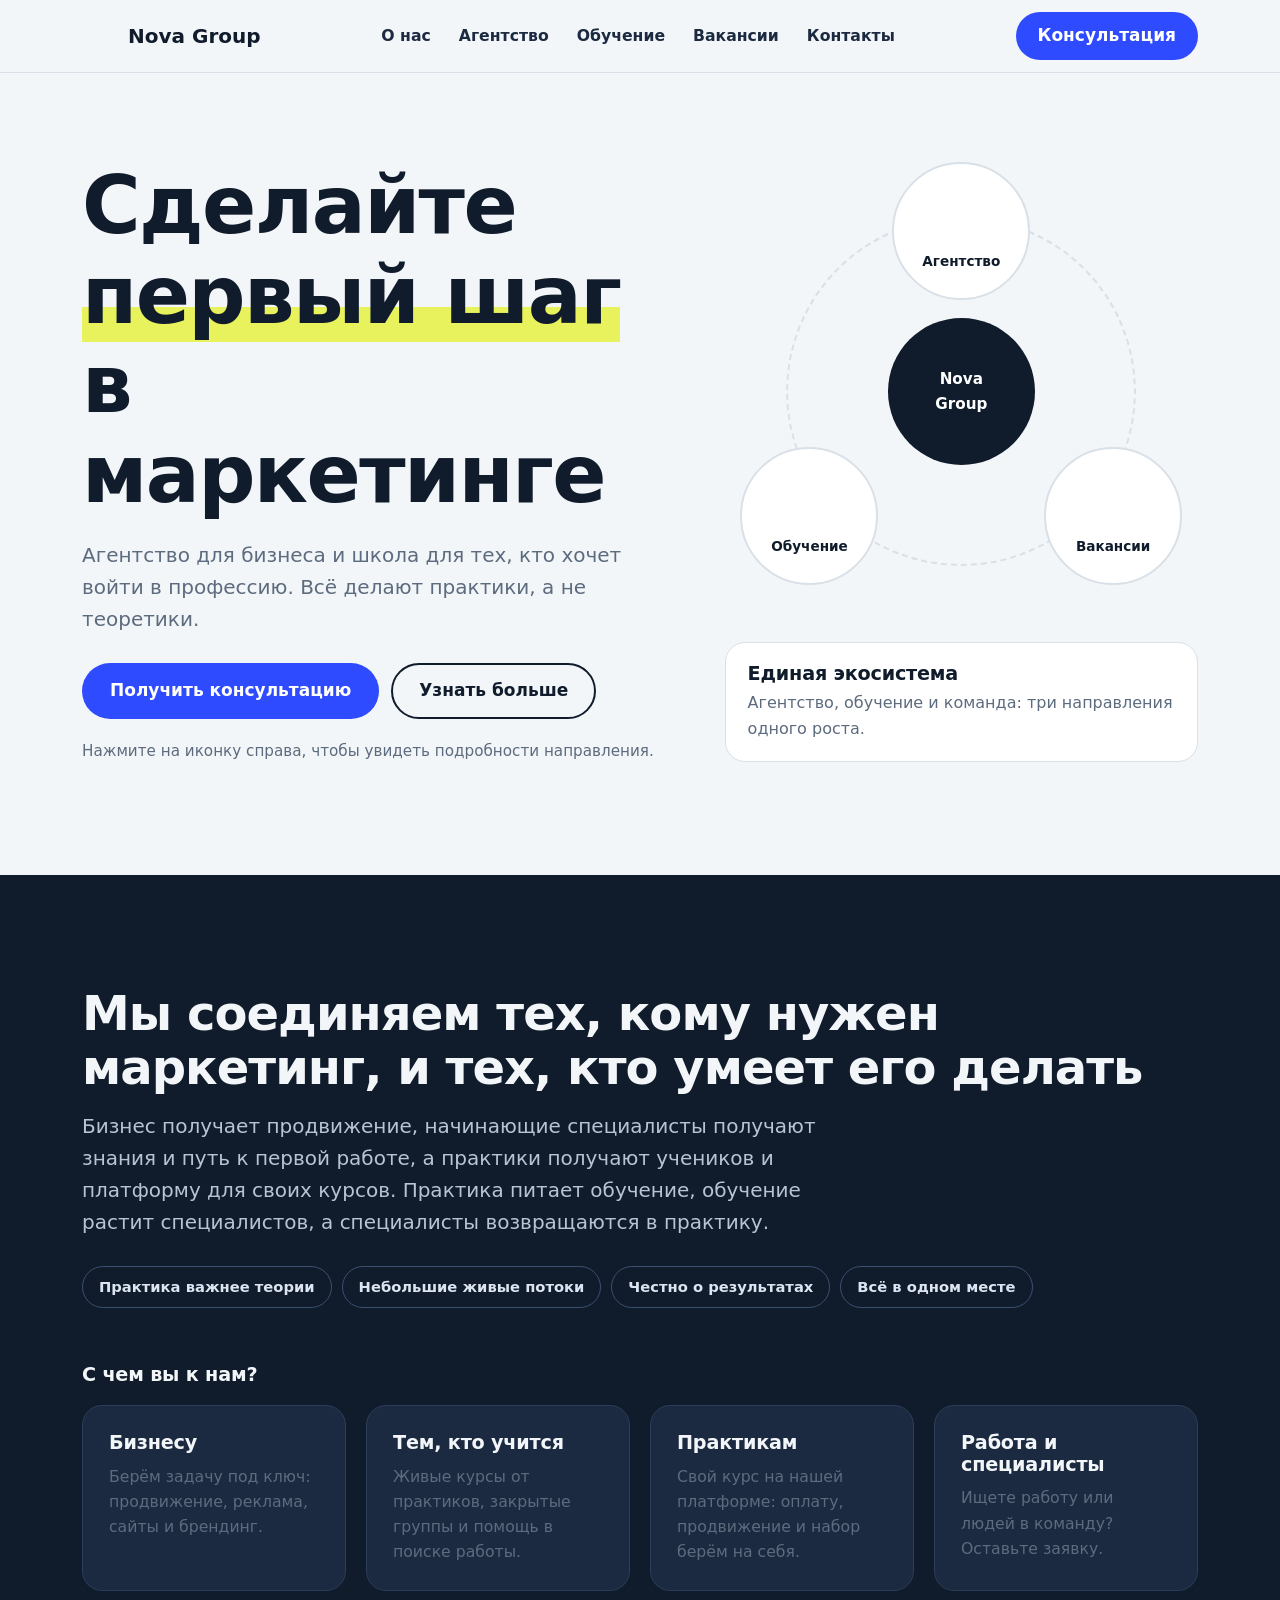
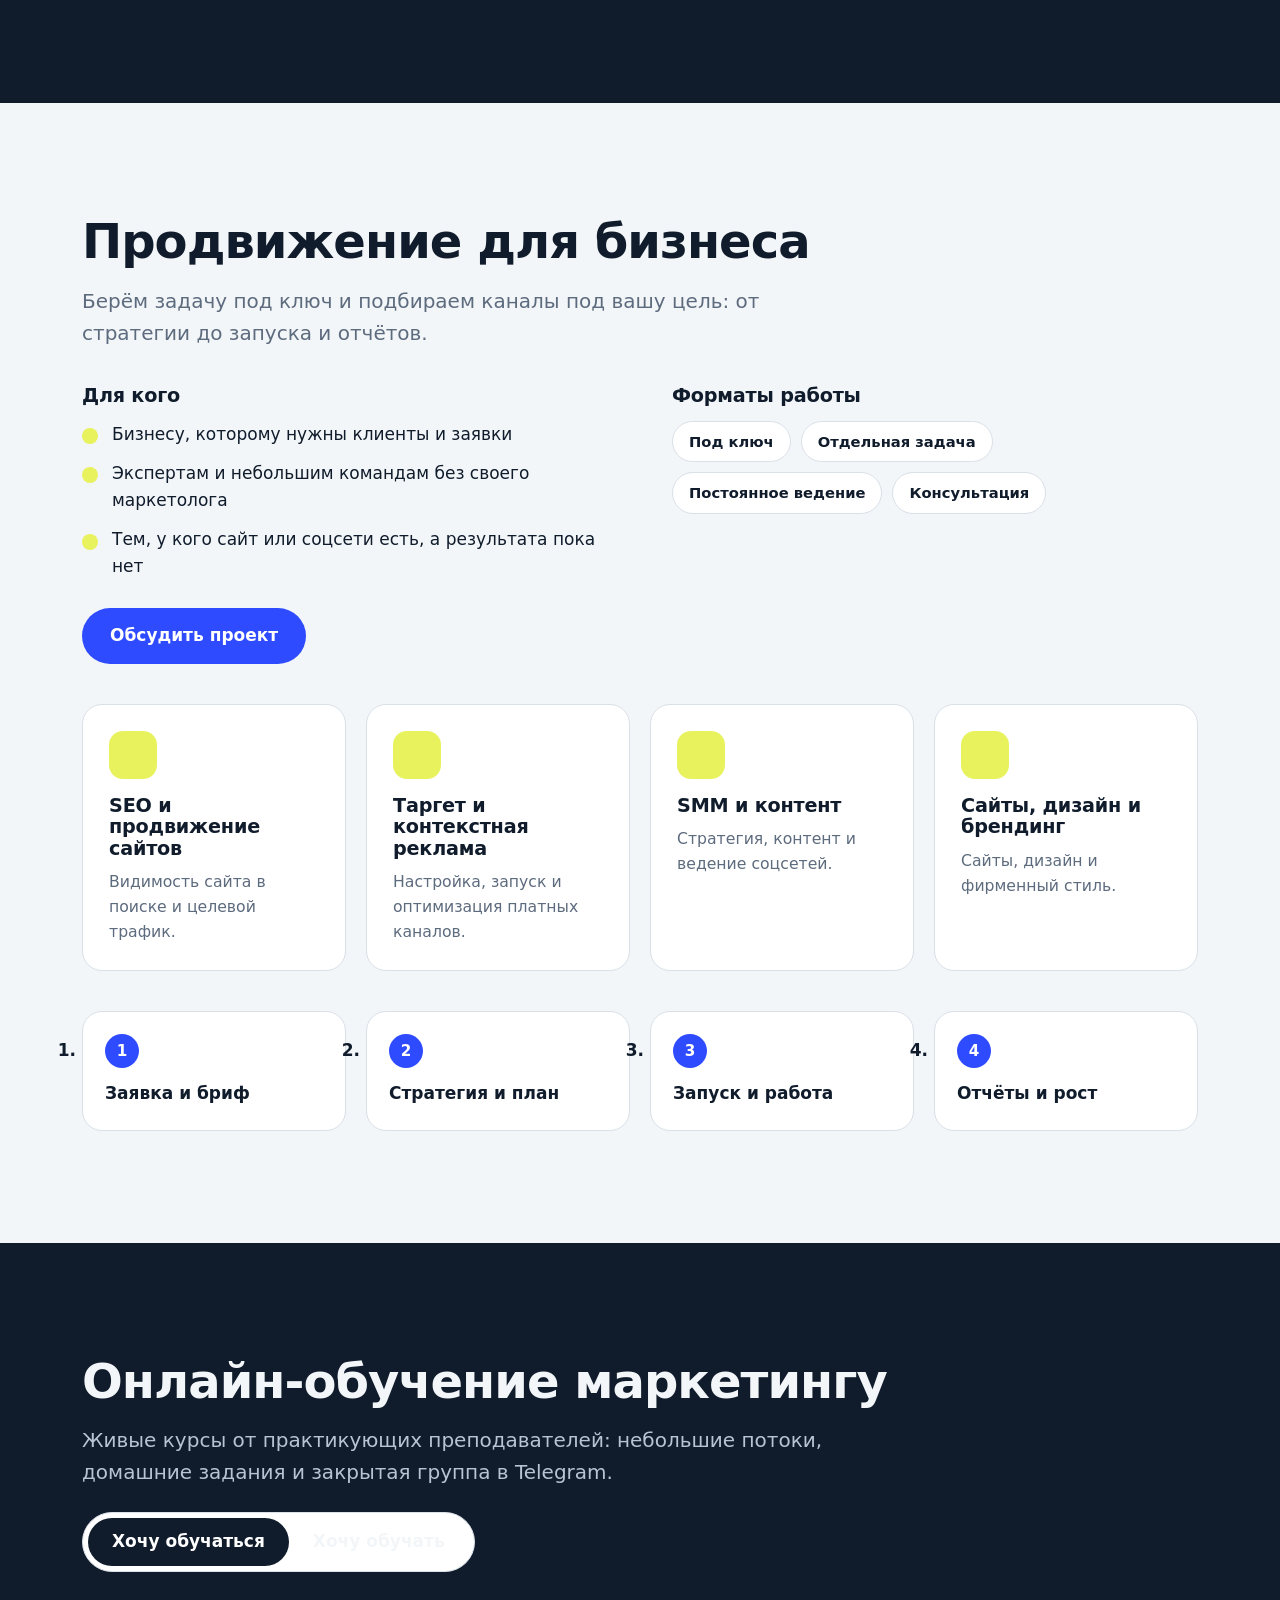
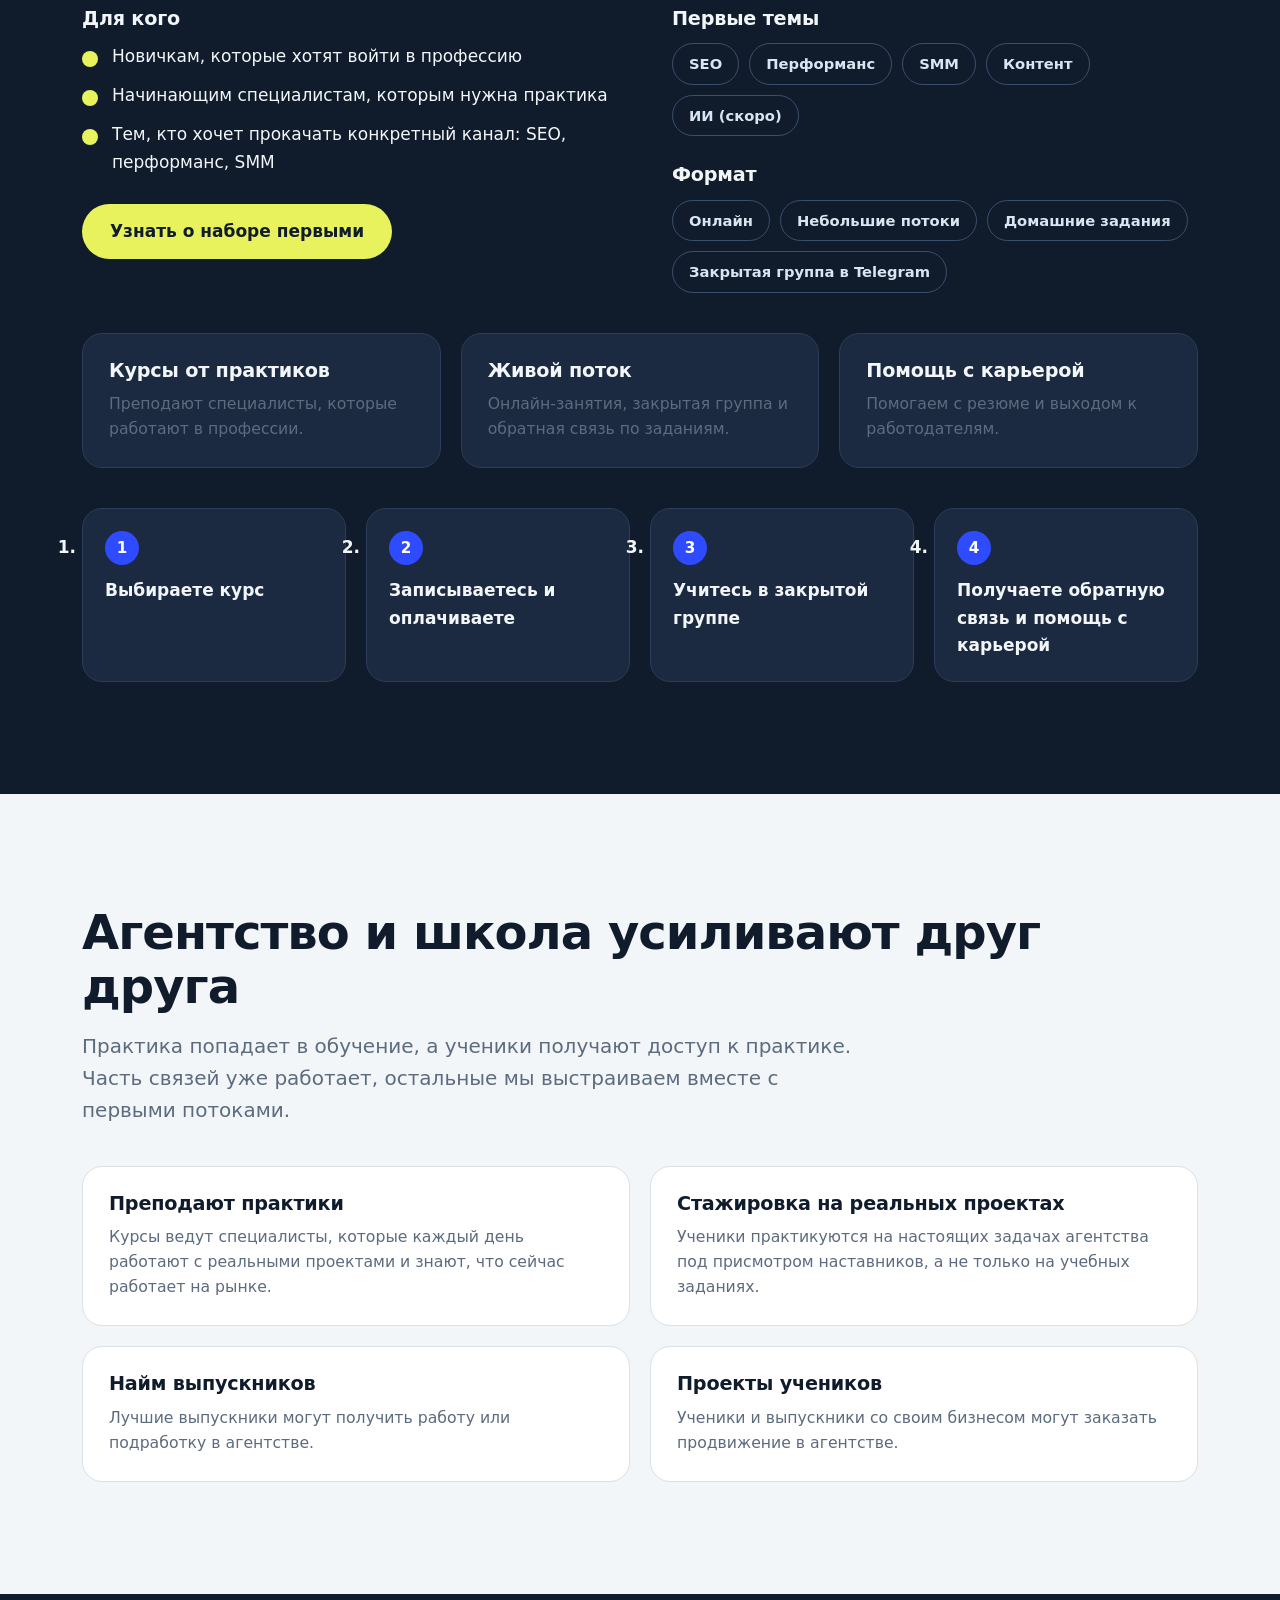
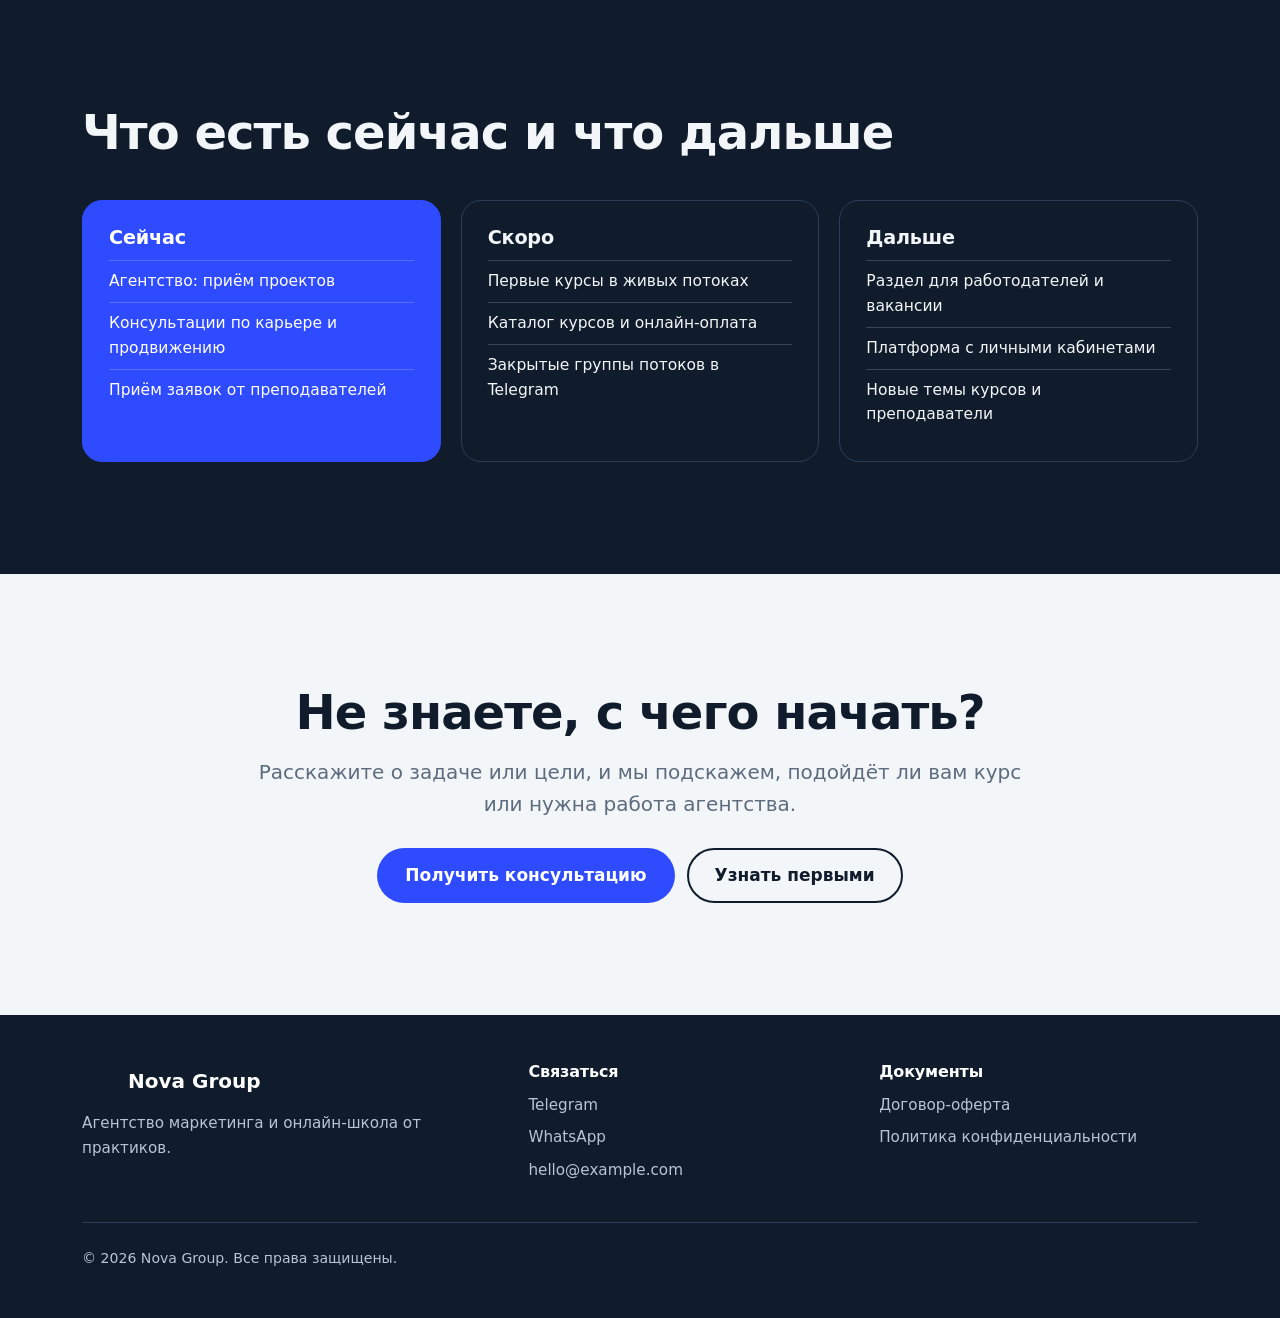
==== index.html @ 03122e66 "Add files via upload" ====
<!DOCTYPE html>
<html lang="ru">
<head>
<meta charset="UTF-8">
<meta name="viewport" content="width=device-width, initial-scale=1.0">
<title>Nova Group — агентство маркетинга и онлайн-школа от практиков</title>
<meta name="description" content="Продвижение для бизнеса под ключ и онлайн-курсы маркетинга от практиков: SEO, таргет, контекст, SMM.">
<meta property="og:title" content="Nova Group — агентство маркетинга и онлайн-школа">
<meta property="og:description" content="Продвижение под ключ и курсы маркетинга от практиков. Небольшие живые потоки и путь к первой работе.">
<meta property="og:type" content="website">
<meta property="og:image" content="img/og/og-image.jpg">
<link rel="icon" href="img/logo/favicon.ico">
<script>document.documentElement.classList.add("js");</script>
<link rel="stylesheet" href="css/variables.css">
<link rel="stylesheet" href="css/reset.css">
<link rel="stylesheet" href="css/base.css">
<link rel="stylesheet" href="css/layout.css">
<link rel="stylesheet" href="css/components.css">
<link rel="stylesheet" href="css/sections.css">
<link rel="stylesheet" href="css/responsive.css">
<script src="js/main.js" defer></script>
<script src="js/menu.js" defer></script>
<script src="js/hero.js" defer></script>
<script src="js/tabs.js" defer></script>
<script src="js/modal.js" defer></script>
<script src="js/form.js" defer></script>
<script src="js/animations.js" defer></script>
</head>
<body>

<!-- ===== ШАПКА ===== -->
<header class="header" id="header">
  <div class="container">
    <a href="#hero" class="logo" aria-label="Nova Group — на главную">
      <img src="img/logo/logo.svg" alt="" width="36" height="36">
      <span>Nova Group</span>
    </a>
    <nav class="nav" id="nav" aria-label="Основное меню">
      <a href="#about">О нас</a>
      <a href="#agency">Агентство</a>
      <a href="#education">Обучение</a>
      <a href="#roadmap">Вакансии</a>
      <a href="#contacts">Контакты</a>
    </nav>
    <div class="header-cta">
      <a class="btn btn-primary" href="#" data-open="modal-consult">Консультация</a>
      <button class="burger" id="burger" aria-label="Открыть меню" aria-expanded="false" aria-controls="nav"><span></span></button>
    </div>
  </div>
</header>

<main>
<!-- ===== HERO ===== -->
<section class="hero" id="hero">
  <div class="container hero-grid">
    <div>
      <h1>Сделайте <span>первый шаг</span> в маркетинге</h1>
      <p class="lead" style="margin-top:20px">Агентство для бизнеса и школа для тех, кто хочет войти в профессию. Всё делают практики, а не теоретики.</p>
      <div class="btn-row">
        <a class="btn btn-primary" href="#" data-open="modal-consult">Получить консультацию</a>
        <a class="btn btn-ghost" href="#about">Узнать больше</a>
      </div>
      <p class="hero-hint">Нажмите на иконку справа, чтобы увидеть подробности направления.</p>
    </div>
    <div>
      <div class="orbit" role="group" aria-label="Направления компании">
        <div class="orbit-center">Nova<br>Group</div>
        <button class="orbit-btn" data-dir="agency" aria-pressed="false"><img src="img/hero/agency.svg" alt="" width="40" height="40">Агентство</button>
        <button class="orbit-btn" data-dir="school" aria-pressed="false"><img src="img/hero/school.svg" alt="" width="40" height="40">Обучение</button>
        <button class="orbit-btn" data-dir="jobs" aria-pressed="false"><img src="img/hero/jobs.svg" alt="" width="40" height="40">Вакансии</button>
      </div>
      <div class="orbit-panel" id="orbit-panel" aria-live="polite">
        <h3>Единая экосистема</h3>
        <p class="lead" style="font-size:1rem">Агентство, обучение и команда: три направления одного роста.</p>
      </div>
    </div>
  </div>
</section>

<!-- ===== О НАС ===== -->
<section id="about" class="dark">
  <div class="container">
    <h2>Мы соединяем тех, кому нужен маркетинг, и тех, кто умеет его делать</h2>
    <p class="lead">Бизнес получает продвижение, начинающие специалисты получают знания и путь к первой работе, а практики получают учеников и платформу для своих курсов. Практика питает обучение, обучение растит специалистов, а специалисты возвращаются в практику.</p>
    <div class="principles">
      <span class="tag">Практика важнее теории</span>
      <span class="tag">Небольшие живые потоки</span>
      <span class="tag">Честно о результатах</span>
      <span class="tag">Всё в одном месте</span>
    </div>
    <h3 style="margin-top:56px">С чем вы к нам?</h3>
    <div class="grid g4" style="margin-top:20px">
      <a class="card card-link" href="#agency"><h3>Бизнесу</h3><p>Берём задачу под ключ: продвижение, реклама, сайты и брендинг.</p></a>
      <a class="card card-link" href="#education"><h3>Тем, кто учится</h3><p>Живые курсы от практиков, закрытые группы и помощь в поиске работы.</p></a>
      <a class="card card-link" href="#education" data-tab="teach"><h3>Практикам</h3><p>Свой курс на нашей платформе: оплату, продвижение и набор берём на себя.</p></a>
      <a class="card card-link" href="#" data-open="modal-consult"><h3>Работа и специалисты</h3><p>Ищете работу или людей в команду? Оставьте заявку.</p></a>
    </div>
  </div>
</section>

<!-- ===== АГЕНТСТВО ===== -->
<section id="agency">
  <div class="container">
    <h2>Продвижение для бизнеса</h2>
    <p class="lead">Берём задачу под ключ и подбираем каналы под вашу цель: от стратегии до запуска и отчётов.</p>
    <div class="split" style="margin-top:36px">
      <div>
        <h3 style="margin-bottom:14px">Для кого</h3>
        <ul class="check">
          <li>Бизнесу, которому нужны клиенты и заявки</li>
          <li>Экспертам и небольшим командам без своего маркетолога</li>
          <li>Тем, у кого сайт или соцсети есть, а результата пока нет</li>
        </ul>
        <div class="btn-row"><a class="btn btn-primary" href="#" data-open="modal-consult">Обсудить проект</a></div>
      </div>
      <div>
        <h3 style="margin-bottom:14px">Форматы работы</h3>
        <div class="principles" style="margin-top:0">
          <span class="tag">Под ключ</span><span class="tag">Отдельная задача</span>
          <span class="tag">Постоянное ведение</span><span class="tag">Консультация</span>
        </div>
      </div>
    </div>
    <div class="grid g4">
      <article class="card"><div class="icon"><img src="img/agency/seo.svg" alt="" width="26" height="26"></div><h3>SEO и продвижение сайтов</h3><p>Видимость сайта в поиске и целевой трафик.</p></article>
      <article class="card"><div class="icon"><img src="img/agency/ads.svg" alt="" width="26" height="26"></div><h3>Таргет и контекстная реклама</h3><p>Настройка, запуск и оптимизация платных каналов.</p></article>
      <article class="card"><div class="icon"><img src="img/agency/smm.svg" alt="" width="26" height="26"></div><h3>SMM и контент</h3><p>Стратегия, контент и ведение соцсетей.</p></article>
      <article class="card"><div class="icon"><img src="img/agency/web.svg" alt="" width="26" height="26"></div><h3>Сайты, дизайн и брендинг</h3><p>Сайты, дизайн и фирменный стиль.</p></article>
    </div>
    <ol class="steps">
      <li>Заявка и бриф</li><li>Стратегия и план</li><li>Запуск и работа</li><li>Отчёты и рост</li>
    </ol>
  </div>
</section>

<!-- ===== ОБУЧЕНИЕ ===== -->
<section id="education" class="dark">
  <div class="container">
    <h2>Онлайн-обучение маркетингу</h2>
    <p class="lead">Живые курсы от практикующих преподавателей: небольшие потоки, домашние задания и закрытая группа в Telegram.</p>
    <div class="tabs" role="tablist" aria-label="Выбор направления">
      <button class="tab" role="tab" id="tab-learn" aria-controls="panel-learn" aria-selected="true">Хочу обучаться</button>
      <button class="tab" role="tab" id="tab-teach" aria-controls="panel-teach" aria-selected="false" tabindex="-1">Хочу обучать</button>
    </div>

    <div class="tab-panel" id="panel-learn" role="tabpanel" aria-labelledby="tab-learn">
      <div class="split" style="margin-top:28px">
        <div>
          <h3 style="margin-bottom:14px">Для кого</h3>
          <ul class="check">
            <li>Новичкам, которые хотят войти в профессию</li>
            <li>Начинающим специалистам, которым нужна практика</li>
            <li>Тем, кто хочет прокачать конкретный канал: SEO, перформанс, SMM</li>
          </ul>
          <div class="btn-row"><a class="btn btn-lemon" href="#" data-open="modal-first">Узнать о наборе первыми</a></div>
        </div>
        <div>
          <h3 style="margin-bottom:14px">Первые темы</h3>
          <div class="principles" style="margin-top:0">
            <span class="tag">SEO</span><span class="tag">Перформанс</span><span class="tag">SMM</span><span class="tag">Контент</span><span class="tag">ИИ (скоро)</span>
          </div>
          <h3 style="margin:28px 0 14px">Формат</h3>
          <div class="principles" style="margin-top:0">
            <span class="tag">Онлайн</span><span class="tag">Небольшие потоки</span><span class="tag">Домашние задания</span><span class="tag">Закрытая группа в Telegram</span>
          </div>
        </div>
      </div>
      <div class="grid g3">
        <article class="card"><h3>Курсы от практиков</h3><p>Преподают специалисты, которые работают в профессии.</p></article>
        <article class="card"><h3>Живой поток</h3><p>Онлайн-занятия, закрытая группа и обратная связь по заданиям.</p></article>
        <article class="card"><h3>Помощь с карьерой</h3><p>Помогаем с резюме и выходом к работодателям.</p></article>
      </div>
      <ol class="steps">
        <li>Выбираете курс</li><li>Записываетесь и оплачиваете</li><li>Учитесь в закрытой группе</li><li>Получаете обратную связь и помощь с карьерой</li>
      </ol>
    </div>

    <div class="tab-panel" id="panel-teach" role="tabpanel" aria-labelledby="tab-teach" hidden>
      <h3 style="margin-top:28px">Свой курс на нашей платформе</h3>
      <p class="lead" style="margin-top:8px">Ведите курс на платформе: страницу, оплату, продвижение и набор группы мы берём на себя.</p>
      <div class="grid g3">
        <article class="card"><h3>Вы: курс и занятия</h3><p>Программа, живые занятия, работа с учениками.</p></article>
        <article class="card"><h3>Мы: платформа и набор</h3><p>Страница курса, оплата, продвижение и набор группы.</p></article>
        <article class="card"><h3>Оплата с продаж</h3><p>Вы получаете процент с продаж своего курса. Условия обсудим лично.</p></article>
      </div>
      <ol class="steps">
        <li>Оставляете заявку</li><li>Созваниваемся и подписываем договор</li><li>Курс появляется в каталоге</li><li>Мы набираем группу, вы ведёте занятия</li>
      </ol>
      <div class="btn-row"><a class="btn btn-lemon" href="#" data-open="modal-consult">Стать преподавателем</a></div>
    </div>
  </div>
</section>

<!-- ===== СВЯЗЬ АГЕНТСТВА И ШКОЛЫ ===== -->
<section id="connection">
  <div class="container">
    <h2>Агентство и школа усиливают друг друга</h2>
    <p class="lead">Практика попадает в обучение, а ученики получают доступ к практике. Часть связей уже работает, остальные мы выстраиваем вместе с первыми потоками.</p>
    <div class="grid g2">
      <article class="card"><h3>Преподают практики</h3><p>Курсы ведут специалисты, которые каждый день работают с реальными проектами и знают, что сейчас работает на рынке.</p></article>
      <article class="card"><h3>Стажировка на реальных проектах</h3><p>Ученики практикуются на настоящих задачах агентства под присмотром наставников, а не только на учебных заданиях.</p></article>
      <article class="card"><h3>Найм выпускников</h3><p>Лучшие выпускники могут получить работу или подработку в агентстве.</p></article>
      <article class="card"><h3>Проекты учеников</h3><p>Ученики и выпускники со своим бизнесом могут заказать продвижение в агентстве.</p></article>
    </div>
  </div>
</section>

<!-- ===== ДОРОЖНАЯ КАРТА ===== -->
<section id="roadmap" class="dark">
  <div class="container">
    <h2>Что есть сейчас и что дальше</h2>
    <div class="road">
      <div><h3>Сейчас</h3><ul>
        <li>Агентство: приём проектов</li><li>Консультации по карьере и продвижению</li><li>Приём заявок от преподавателей</li></ul></div>
      <div><h3>Скоро</h3><ul>
        <li>Первые курсы в живых потоках</li><li>Каталог курсов и онлайн-оплата</li><li>Закрытые группы потоков в Telegram</li></ul></div>
      <div><h3>Дальше</h3><ul>
        <li>Раздел для работодателей и вакансии</li><li>Платформа с личными кабинетами</li><li>Новые темы курсов и преподаватели</li></ul></div>
    </div>
  </div>
</section>

<!-- ===== ФИНАЛЬНЫЙ CTA ===== -->
<section class="cta" id="cta">
  <div class="container">
    <h2>Не знаете, с чего начать?</h2>
    <p class="lead">Расскажите о задаче или цели, и мы подскажем, подойдёт ли вам курс или нужна работа агентства.</p>
    <div class="btn-row">
      <a class="btn btn-primary" href="#" data-open="modal-consult">Получить консультацию</a>
      <a class="btn btn-ghost" href="#" data-open="modal-first">Узнать первыми</a>
    </div>
  </div>
</section>
</main>

<!-- ===== КОНТАКТЫ / ФУТЕР ===== -->
<footer class="footer" id="contacts">
  <div class="container">
    <div>
      <a href="#hero" class="logo" style="color:#fff;margin-bottom:12px"><img src="img/logo/logo-white.svg" alt="" width="36" height="36"><span>Nova Group</span></a>
      <p>Агентство маркетинга и онлайн-школа от практиков.</p>
    </div>
    <div>
      <h3>Связаться</h3>
      <ul>
        <li><a href="https://t.me/your_username" target="_blank" rel="noopener">Telegram</a></li>
        <li><a href="https://wa.me/70000000000" target="_blank" rel="noopener">WhatsApp</a></li>
        <li><a href="mailto:hello@example.com">hello@example.com</a></li>
      </ul>
    </div>
    <div>
      <h3>Документы</h3>
      <ul>
        <li><a href="docs/oferta.html">Договор-оферта</a></li>
        <li><a href="docs/privacy.html">Политика конфиденциальности</a></li>
      </ul>
    </div>
    <p class="copy">© <span id="year">2026</span> Nova Group. Все права защищены.</p>
  </div>
</footer>

<!-- ===== МОДАЛЬНЫЕ ОКНА ===== -->
<dialog id="modal-consult" aria-labelledby="mc-title">
  <form class="modal" method="dialog" data-form data-type="consult" novalidate>
    <button type="button" class="close" data-close aria-label="Закрыть">&times;</button>
    <h2 id="mc-title">Получить консультацию</h2>
    <p>Оставьте имя и Telegram. Мы свяжемся и подскажем направление и курс.</p>
    <label class="field"><span>Имя</span><input type="text" name="name" autocomplete="given-name" required></label>
    <label class="field"><span>Telegram</span><input type="text" name="tg" placeholder="@username" required></label>
    <label class="agree"><input type="checkbox" name="agree" required><span>Я согласен(на) на <a href="docs/privacy.html" target="_blank">обработку персональных данных</a></span></label>
    <button class="btn btn-primary" type="submit">Отправить заявку</button>
    <div class="status" role="status"></div>
  </form>
</dialog>

<dialog id="modal-first" aria-labelledby="mf-title">
  <form class="modal" method="dialog" data-form data-type="first" novalidate>
    <button type="button" class="close" data-close aria-label="Закрыть">&times;</button>
    <h2 id="mf-title">Узнать первыми</h2>
    <p>Мы готовим открытые уроки и полезные материалы. Оставьте имя и Telegram, и мы сообщим о запуске.</p>
    <label class="field"><span>Имя</span><input type="text" name="name" autocomplete="given-name" required></label>
    <label class="field"><span>Telegram</span><input type="text" name="tg" placeholder="@username" required></label>
    <label class="agree"><input type="checkbox" name="agree" required><span>Я согласен(на) на <a href="docs/privacy.html" target="_blank">обработку персональных данных</a></span></label>
    <button class="btn btn-primary" type="submit">Сообщить мне</button>
    <div class="status" role="status"></div>
  </form>
</dialog>

</body>
</html>
---- css/variables.css ----
/* variables.css — Переменные: шрифт, цвета, размеры. Меняй здесь, чтобы перекрасить сайт */

/* Шрифт: положи файл в fonts/ (woff2), иначе сработает системный */
@font-face{font-family:"Manrope";src:url("../fonts/Manrope-Variable.woff2") format("woff2");font-weight:200 800;font-display:swap}

:root{
  --ink:#101c2c; --ink-2:#1b2a40; --chalk:#f3f6f8; --white:#fff;
  --cobalt:#2f4bff; --lemon:#e8f25c; --muted:#5d6b7e; --line:#d9e0e8;
  --font:"Manrope",system-ui,-apple-system,"Segoe UI",Roboto,Arial,sans-serif;
  --r:20px; --max:1180px; --pad:clamp(16px,4vw,32px); --gap:clamp(56px,9vw,112px);
}
---- css/base.css ----
/* base.css — Базовые стили: html, body, типографика, тёмные секции */

html{scroll-behavior:smooth;scroll-padding-top:84px;-webkit-text-size-adjust:100%}
body{font-family:var(--font);color:var(--ink);background:var(--chalk);line-height:1.6;font-size:17px;-webkit-font-smoothing:antialiased}
:focus-visible{outline:3px solid var(--cobalt);outline-offset:3px;border-radius:6px}
h1,h2,h3{line-height:1.12;letter-spacing:-.02em;font-weight:800}
h1{font-size:clamp(2.4rem,7vw,5rem)}
h2{font-size:clamp(1.8rem,4.4vw,3rem);margin-bottom:16px}
h3{font-size:1.2rem;letter-spacing:-.01em}
.lead{font-size:clamp(1.05rem,2vw,1.25rem);color:var(--muted);max-width:62ch}
.dark{background:var(--ink);color:var(--chalk)}
.dark .lead,.dark p{color:#b8c4d4}
---- css/layout.css ----
/* layout.css — Каркас: контейнер, секции, шапка, призыв к действию и футер */

.container{width:100%;max-width:var(--max);margin-inline:auto;padding-inline:var(--pad)}
section{padding-block:var(--gap)}
/* Шапка */
.header{position:sticky;top:0;z-index:50;background:rgba(243,246,248,.92);backdrop-filter:blur(10px);border-bottom:1px solid var(--line)}
.header .container{display:flex;align-items:center;justify-content:space-between;height:72px;gap:16px}
.logo{display:flex;align-items:center;gap:10px;font-weight:800;font-size:1.25rem}
.logo img{width:36px;height:36px}
.nav{display:flex;align-items:center;gap:28px}
.nav a{font-weight:600;font-size:.98rem;color:var(--ink-2)}
.nav a:hover{color:var(--cobalt)}
.header-cta{display:flex;align-items:center;gap:12px}
.header-cta .btn{min-height:42px;padding:8px 20px}
.burger{display:none;width:44px;height:44px;border:0;background:none;cursor:pointer;position:relative}
.burger span,.burger::before,.burger::after{content:"";position:absolute;left:10px;right:10px;height:2px;background:var(--ink);border-radius:2px;transition:.25s}
.burger::before{top:15px}.burger span{top:21px}.burger::after{top:27px}
.burger[aria-expanded="true"]::before{top:21px;transform:rotate(45deg)}
.burger[aria-expanded="true"] span{opacity:0}
.burger[aria-expanded="true"]::after{top:21px;transform:rotate(-45deg)}

/* CTA и футер */
.cta{text-align:center}
.cta .lead{margin-inline:auto}
.cta .btn-row{justify-content:center}
.footer{background:var(--ink);color:#b8c4d4;padding-block:48px;font-size:.95rem}
.footer .container{display:grid;grid-template-columns:1.3fr 1fr 1fr;gap:32px}
.footer h3{color:#fff;font-size:1rem;margin-bottom:12px}
.footer li{margin-bottom:8px}
.footer a:hover{color:var(--lemon)}
.copy{grid-column:1/-1;padding-top:24px;border-top:1px solid #2b3d58;font-size:.88rem}

/* Тень шапки после прокрутки (menu.js) */
.header{transition:box-shadow .25s}
.header.is-scrolled{box-shadow:0 6px 24px rgba(16,28,44,.08)}
---- css/components.css ----
/* components.css — Компоненты: кнопки, карточки, теги, сетки, шаги, табы, модальные окна и формы */

/* Кнопки */
.btn{display:inline-flex;align-items:center;justify-content:center;gap:8px;min-height:50px;padding:12px 26px;border-radius:999px;border:2px solid transparent;font-weight:700;cursor:pointer;transition:transform .2s,background .2s,color .2s}
.btn:hover{transform:translateY(-2px)}
.btn-primary{background:var(--cobalt);color:#fff}
.btn-primary:hover{background:#1f38d6}
.btn-lemon{background:var(--lemon);color:var(--ink)}
.btn-ghost{border-color:currentColor;background:transparent}
.btn-row{display:flex;flex-wrap:wrap;gap:12px;margin-top:28px}
/* Сетки и карточки */
.grid{display:grid;gap:20px;margin-top:40px}
.g2{grid-template-columns:repeat(2,1fr)}
.g3{grid-template-columns:repeat(3,1fr)}
.g4{grid-template-columns:repeat(4,1fr)}
.card{background:var(--white);border:1px solid var(--line);border-radius:var(--r);padding:26px;display:flex;flex-direction:column;gap:10px}
.card p{color:var(--muted);font-size:.98rem}
.card .icon{width:48px;height:48px;border-radius:14px;background:var(--lemon);display:grid;place-items:center;margin-bottom:6px}
.card .icon img{width:26px}
.dark .card{background:var(--ink-2);border-color:#2b3d58}
.card-link{transition:border-color .2s,transform .2s}
.card-link:hover{border-color:var(--cobalt);transform:translateY(-3px)}
.principles{display:flex;flex-wrap:wrap;gap:10px;margin-top:28px}
.tag{padding:8px 16px;border-radius:999px;background:var(--white);border:1px solid var(--line);font-weight:600;font-size:.92rem}
.dark .tag{background:transparent;border-color:#3a4f6e;color:#dbe4f0}
.split{display:grid;grid-template-columns:1fr 1fr;gap:clamp(24px,5vw,64px);align-items:start}
.check li{position:relative;padding-left:30px;margin-bottom:12px}
.check li::before{content:"";position:absolute;left:0;top:.45em;width:16px;height:16px;border-radius:50%;background:var(--lemon) url("../img/icons/check.svg") center/10px no-repeat}
.steps{counter-reset:s;display:grid;grid-template-columns:repeat(4,1fr);gap:20px;margin-top:40px}
.steps li{counter-increment:s;padding:22px;border-radius:var(--r);border:1px solid var(--line);background:var(--white);font-weight:700}
.steps li::before{content:counter(s);display:grid;place-items:center;width:34px;height:34px;border-radius:50%;background:var(--cobalt);color:#fff;margin-bottom:12px;font-size:.95rem}
.dark .steps li{background:var(--ink-2);border-color:#2b3d58}

/* Табы */
.tabs{display:inline-flex;padding:5px;background:var(--white);border:1px solid var(--line);border-radius:999px;margin:24px 0 8px}
.tab{border:0;background:none;padding:10px 24px;border-radius:999px;font-weight:700;cursor:pointer;transition:.2s}
.tab[aria-selected="true"]{background:var(--ink);color:#fff}
.tab-panel[hidden]{display:none}

/* Модальные окна */
dialog{border:0;border-radius:24px;padding:0;width:min(480px,calc(100% - 32px));margin:auto;box-shadow:0 30px 80px rgba(16,28,44,.35)}
dialog::backdrop{background:rgba(16,28,44,.6);backdrop-filter:blur(3px)}
.modal{padding:clamp(22px,5vw,36px);position:relative}
.modal h2{font-size:1.6rem}
.modal p{color:var(--muted);margin-bottom:20px;font-size:.98rem}
.close{position:absolute;top:12px;right:12px;width:40px;height:40px;border:0;border-radius:50%;background:var(--chalk);font-size:1.4rem;cursor:pointer}
.field{display:block;margin-bottom:14px}
.field span{display:block;font-weight:600;font-size:.9rem;margin-bottom:6px}
.field input[type=text]{width:100%;min-height:50px;padding:0 16px;border:2px solid var(--line);border-radius:14px;background:#fff}
.field input:focus{border-color:var(--cobalt);outline:0}
.field input[aria-invalid="true"]{border-color:#d33a3a}
.agree{display:flex;gap:10px;align-items:flex-start;font-size:.85rem;color:var(--muted);margin:6px 0 18px}
.agree input{margin-top:4px;width:18px;height:18px;accent-color:var(--cobalt)}
.agree a{color:var(--cobalt);text-decoration:underline}
.status{margin-top:12px;font-weight:600;font-size:.95rem;min-height:1.4em}
.status.ok{color:#14803c}.status.err{color:#d33a3a}
.modal .btn{width:100%}
---- css/sections.css ----
/* sections.css — Стили отдельных блоков: hero, дорожная карта */

/* Hero */
.hero{padding-top:clamp(40px,7vw,88px)}
.hero-grid{display:grid;grid-template-columns:1.1fr .9fr;gap:clamp(24px,5vw,64px);align-items:center}
.hero h1 span{background:linear-gradient(transparent 62%,var(--lemon) 62%)}
.hero-hint{margin-top:20px;font-size:.95rem;color:var(--muted)}
.orbit{position:relative;aspect-ratio:1;max-width:460px;width:100%;margin-inline:auto}
.orbit::before{content:"";position:absolute;inset:12%;border:2px dashed var(--line);border-radius:50%}
.orbit-center{position:absolute;inset:34%;border-radius:50%;background:var(--ink);display:grid;place-items:center;color:#fff;font-weight:800;text-align:center;font-size:.95rem}
.orbit-btn{position:absolute;width:30%;aspect-ratio:1;border-radius:50%;border:2px solid var(--line);background:var(--white);display:flex;flex-direction:column;align-items:center;justify-content:center;gap:4px;cursor:pointer;font-weight:700;font-size:.85rem;transition:.25s}
.orbit-btn img{width:44%}
.orbit-btn:hover,.orbit-btn[aria-pressed="true"]{background:var(--cobalt);border-color:var(--cobalt);color:#fff;transform:scale(1.06)}
.orbit-btn:nth-of-type(1){top:0;left:35%}
.orbit-btn:nth-of-type(2){bottom:8%;left:2%}
.orbit-btn:nth-of-type(3){bottom:8%;right:2%}
.orbit-panel{margin-top:20px;padding:20px 22px;background:var(--white);border-radius:var(--r);border:1px solid var(--line);min-height:112px}
.orbit-panel h3{margin-bottom:6px}
.orbit-panel a{display:inline-block;margin-top:10px;font-weight:700;color:var(--cobalt)}

/* Дорожная карта */
.road{display:grid;grid-template-columns:repeat(3,1fr);gap:20px;margin-top:40px}
.road > div{padding:26px;border-radius:var(--r);border:1px solid #2b3d58}
.road > div:first-child{background:var(--cobalt);border-color:var(--cobalt);color:#fff}
.road h3{margin-bottom:12px}
.road li{padding:8px 0;border-top:1px solid rgba(255,255,255,.18);font-size:.97rem}

/* Появление шагов и колонок дорожной карты (animations.js) */
.js .reveal{opacity:0;transform:translateY(14px);transition:opacity .5s ease,transform .5s ease;transition-delay:var(--d,0s)}
.js .reveal.is-visible{opacity:1;transform:none}
---- css/responsive.css ----
/* responsive.css — Адаптив: планшеты, телефоны, уменьшение анимации */

/* Адаптив */
@media (max-width:1024px){
  .g4{grid-template-columns:repeat(2,1fr)}
  .steps{grid-template-columns:repeat(2,1fr)}
}
@media (max-width:860px){
  body{font-size:16px}
  .burger{display:block}
  .header-cta .btn{display:none}
  .nav{position:fixed;inset:72px 0 auto 0;flex-direction:column;align-items:stretch;gap:0;background:var(--chalk);border-bottom:1px solid var(--line);padding:8px var(--pad) 20px;transform:translateY(-130%);transition:transform .3s;visibility:hidden}
  .nav.open{transform:none;visibility:visible}
  .nav a{padding:14px 0;border-bottom:1px solid var(--line);font-size:1.05rem}
  .hero-grid,.split,.footer .container{grid-template-columns:1fr}
  .g3,.road{grid-template-columns:1fr}
  .g2{grid-template-columns:1fr}
}
@media (max-width:520px){
  .g4,.steps{grid-template-columns:1fr}
  .btn{width:100%}
  .btn-row{flex-direction:column}
  .tabs{display:flex}
  .tab{flex:1;padding-inline:10px}
  .orbit-btn{font-size:.75rem}
}
@media (prefers-reduced-motion:reduce){
  *{animation:none!important;transition:none!important;scroll-behavior:auto!important}
}
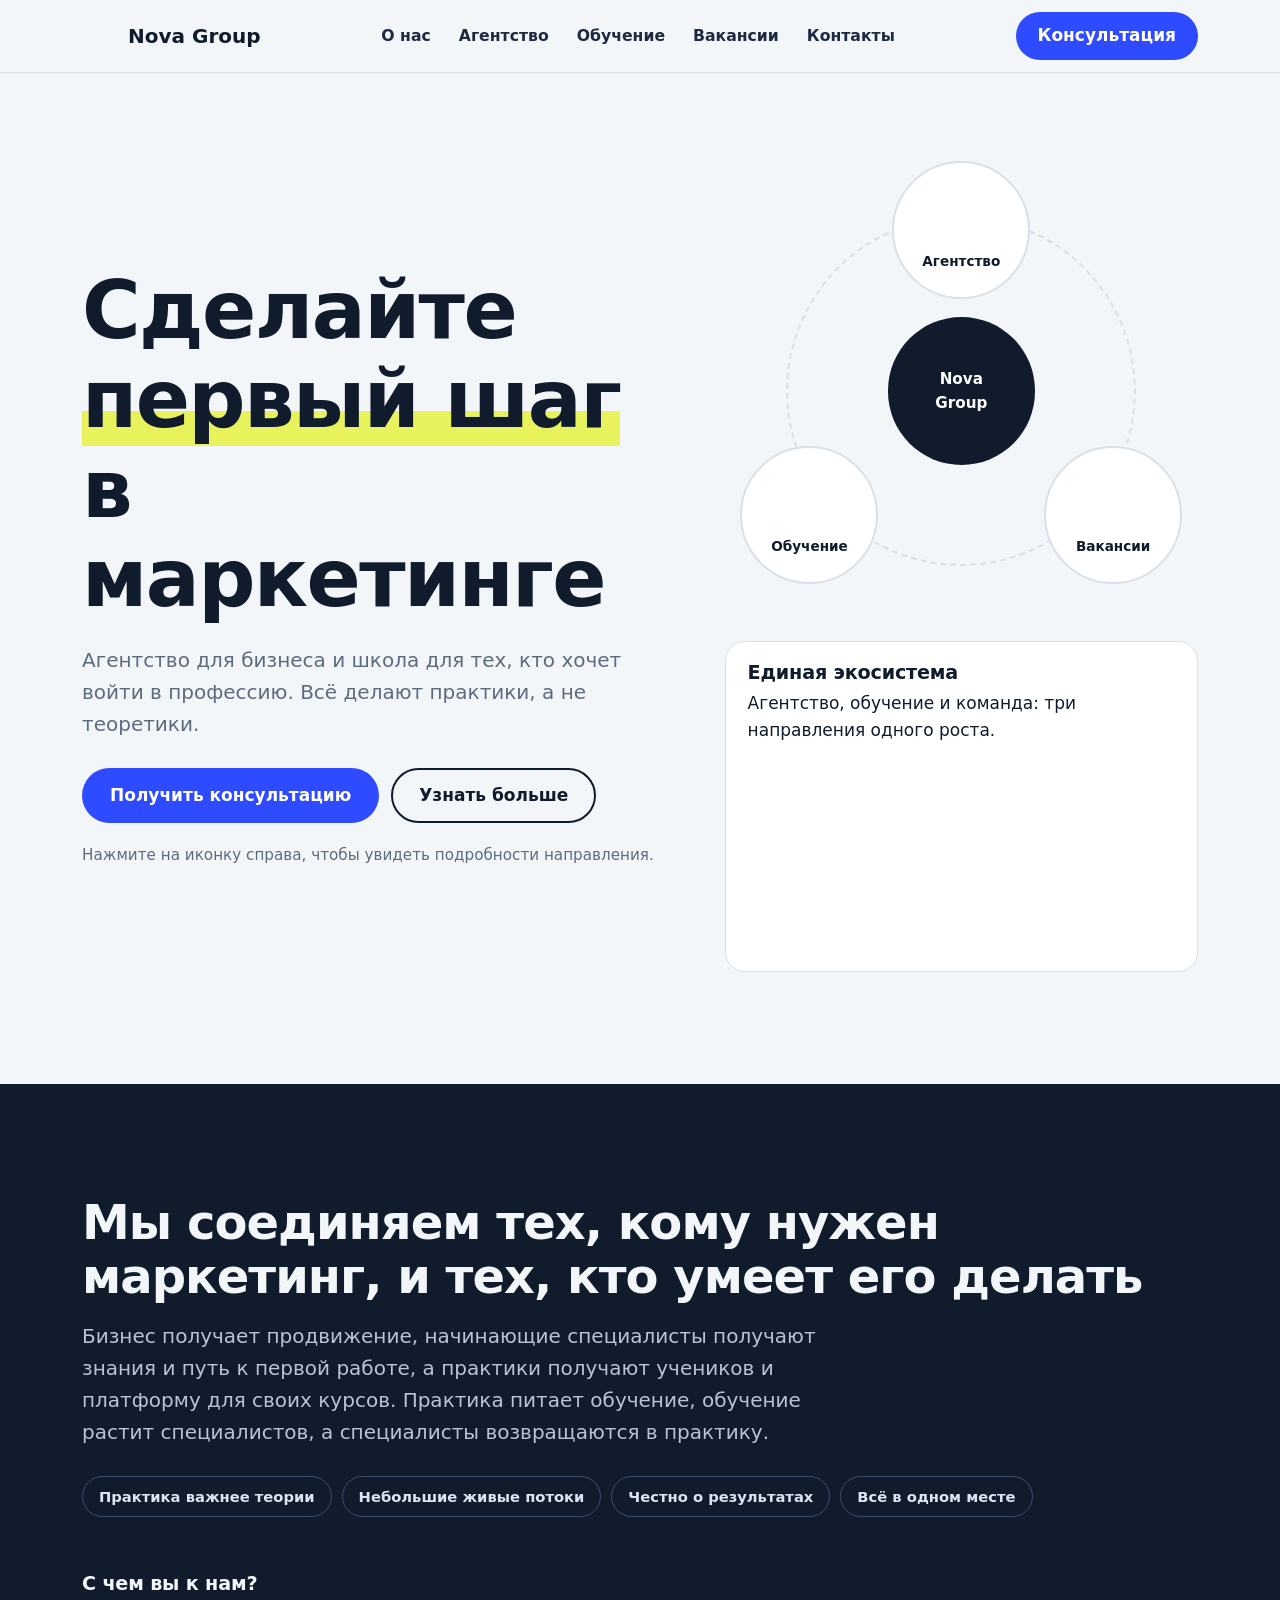
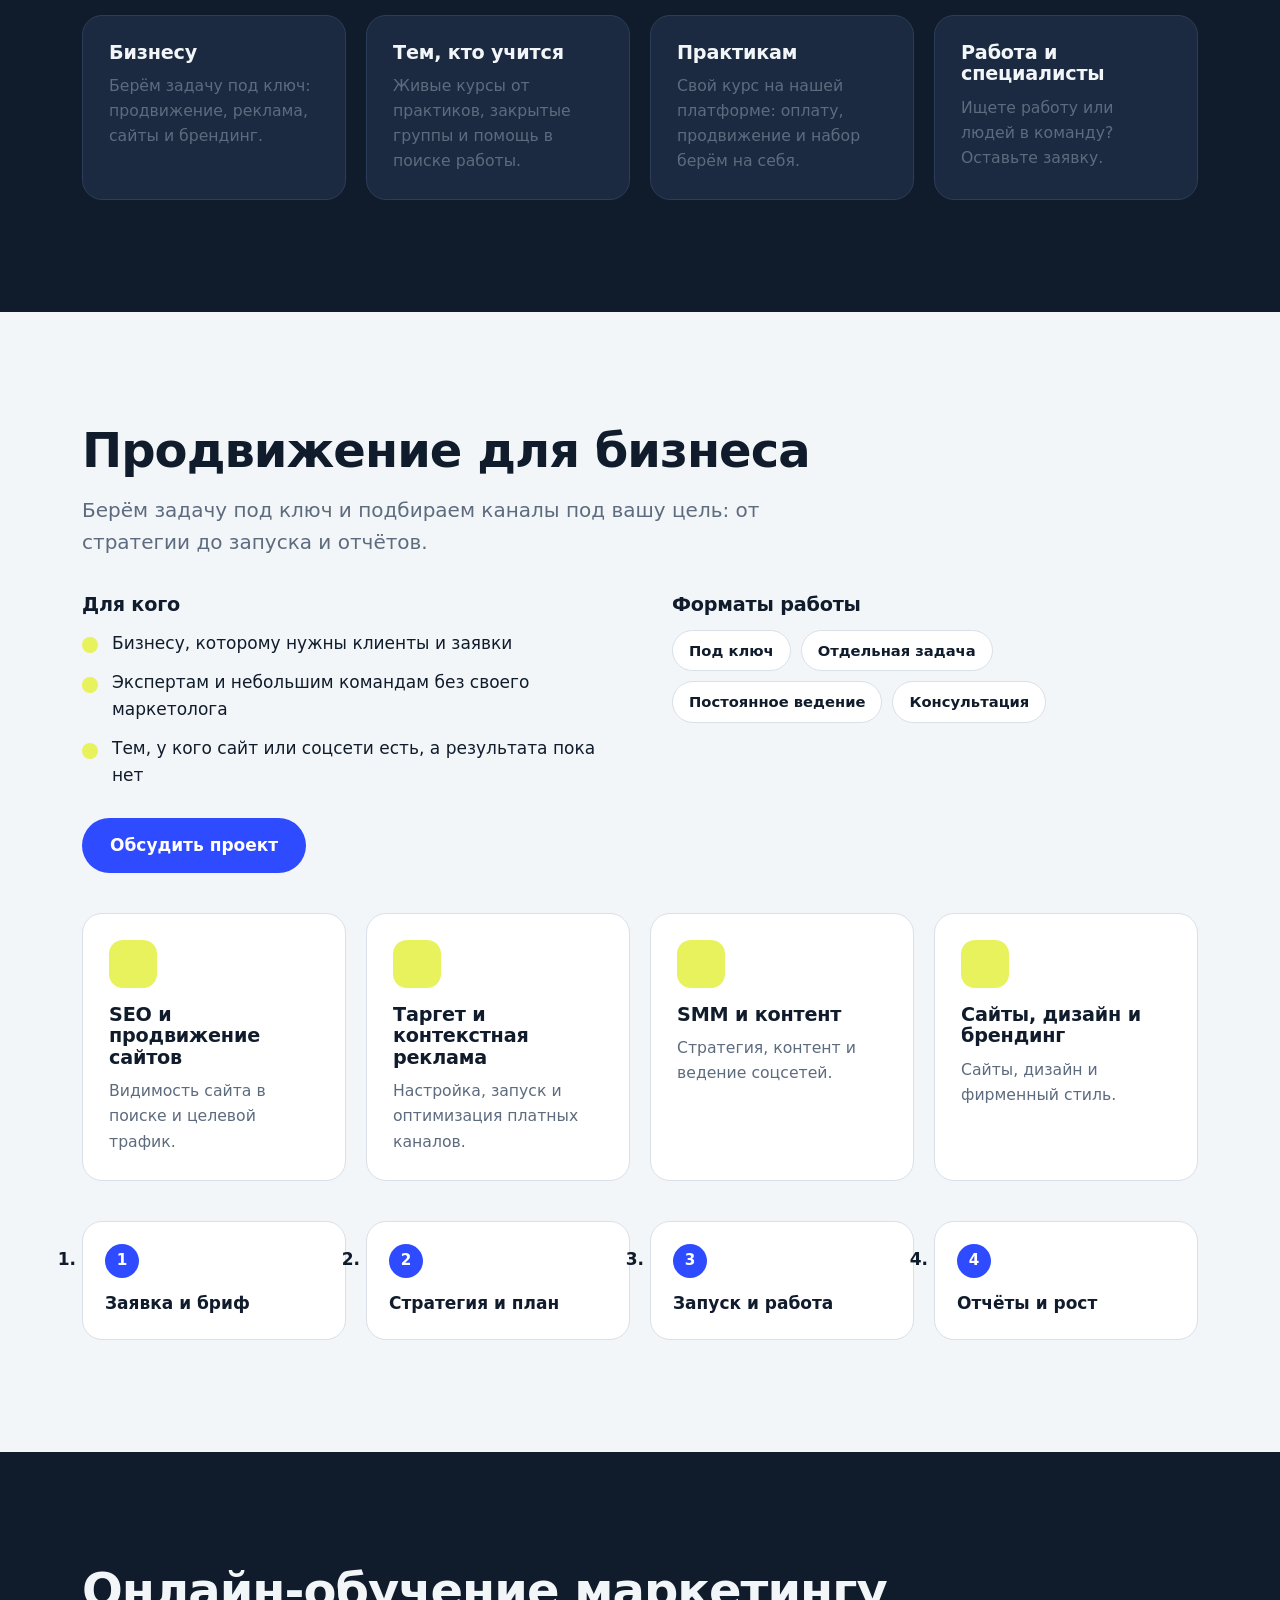
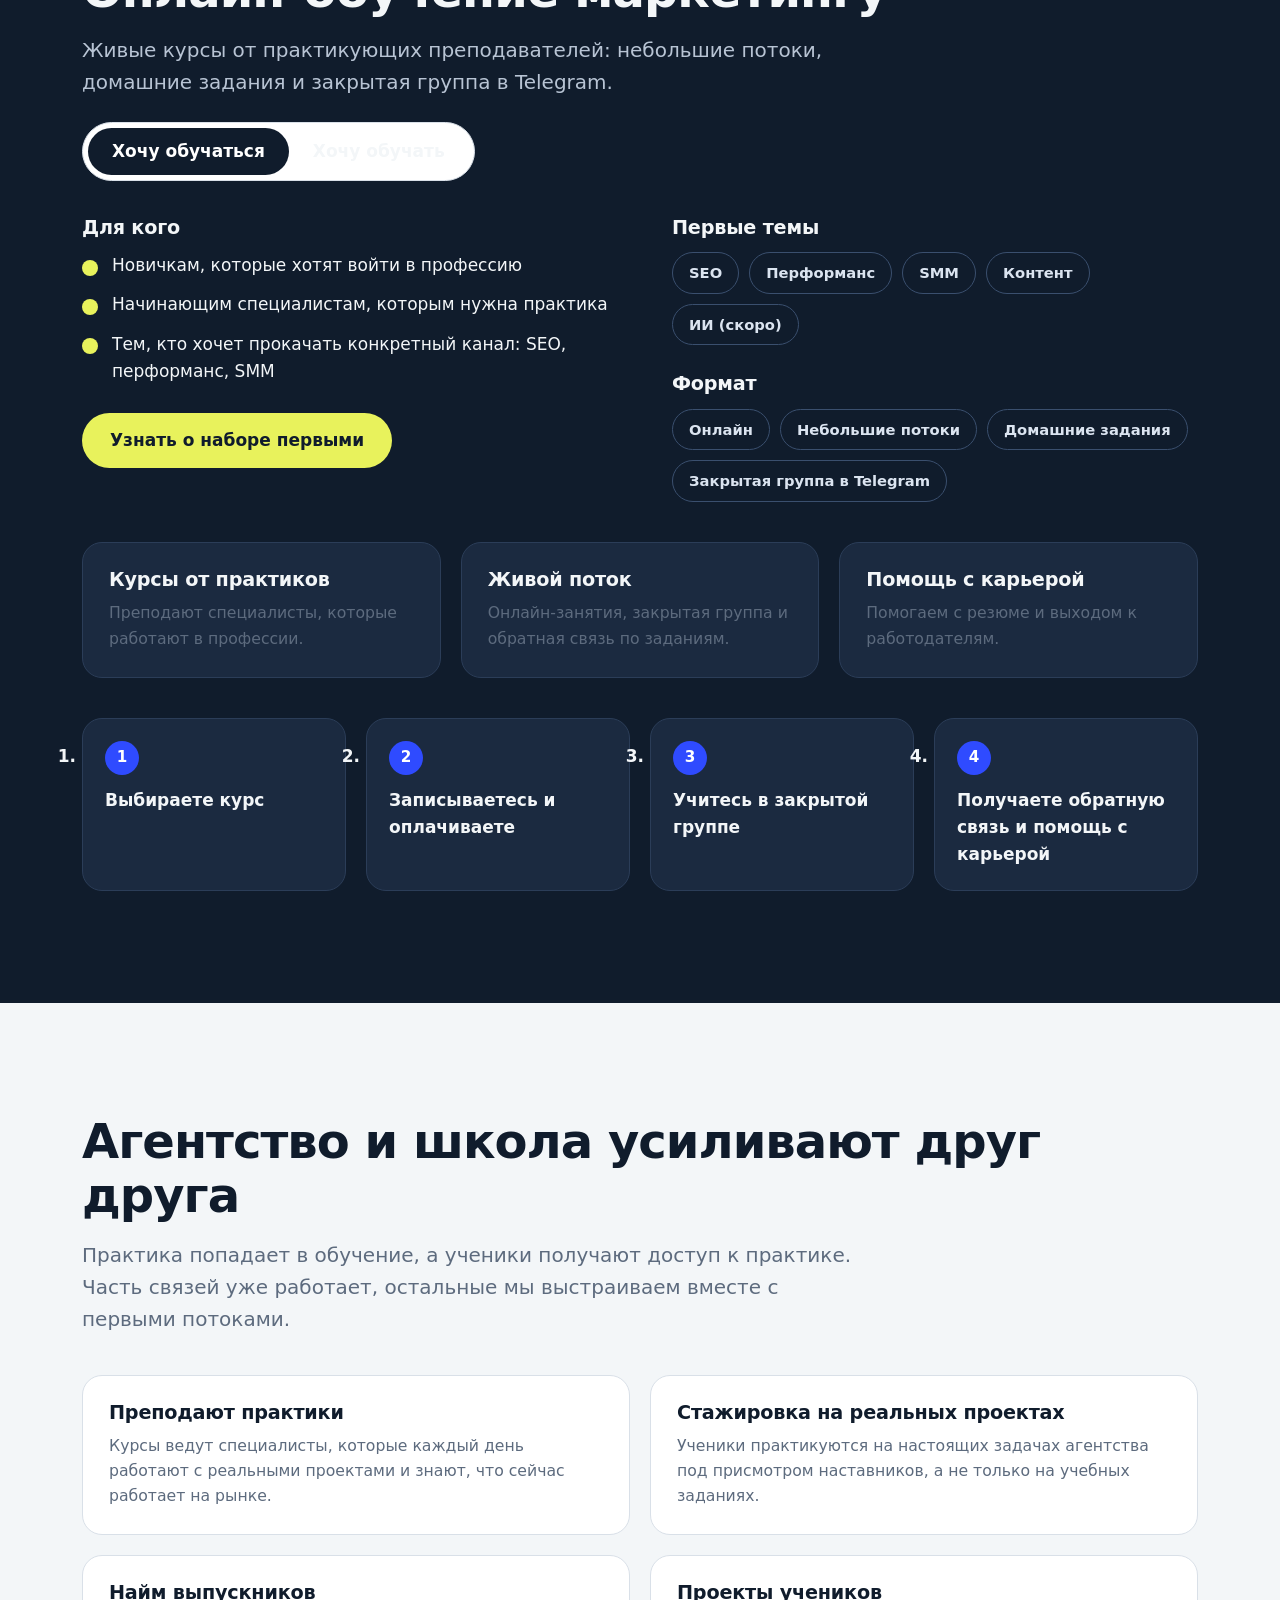
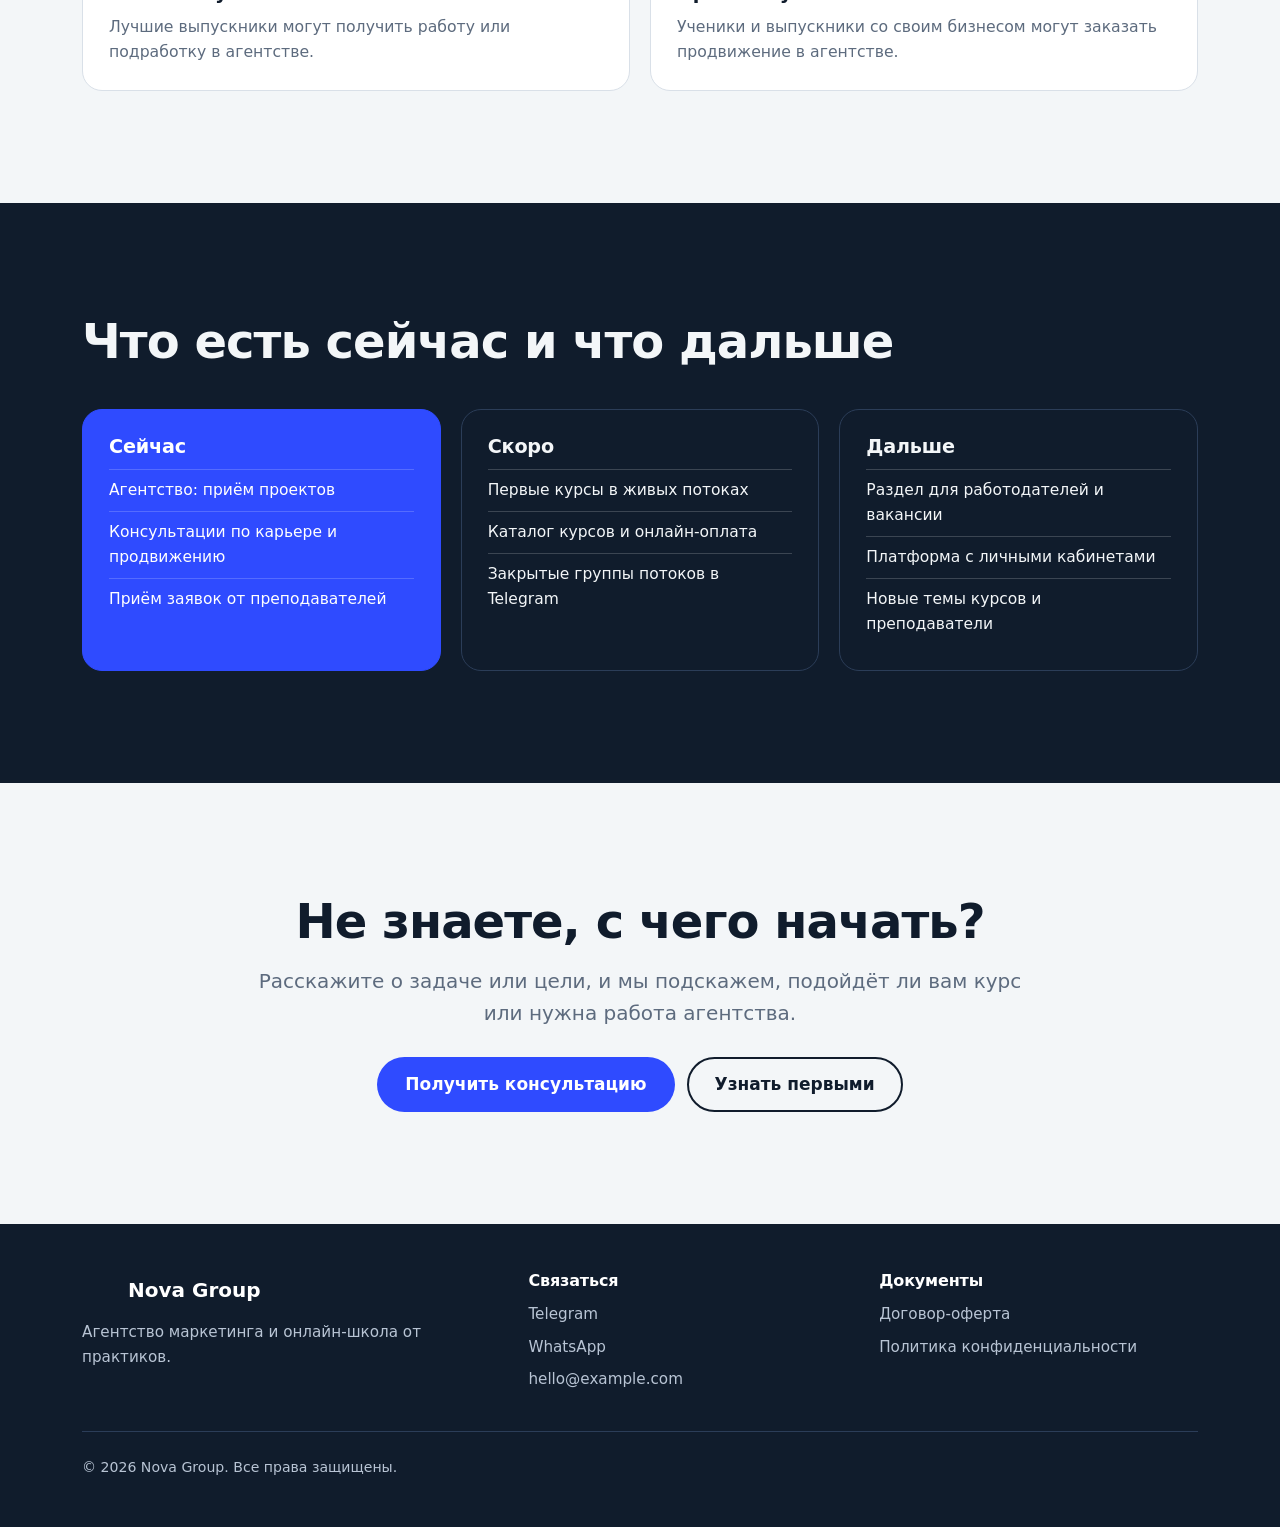
==== commit b17c7b2a: "Update print statement from 'Hello' to 'Goodbye'" ====
--- a/index.html
+++ b/index.html
@@ -9,7 +9,7 @@
 <meta property="og:description" content="Продвижение под ключ и курсы маркетинга от практиков. Небольшие живые потоки и путь к первой работе.">
 <meta property="og:type" content="website">
 <meta property="og:image" content="img/og/og-image.jpg">
-<link rel="icon" href="img/logo/favicon.ico">
+<link rel="icon" type="image/svg+xml" href="img/logo/favicon.svg">
 <script>document.documentElement.classList.add("js");</script>
 <link rel="stylesheet" href="css/variables.css">
 <link rel="stylesheet" href="css/reset.css">
@@ -70,8 +70,12 @@
         <button class="orbit-btn" data-dir="jobs" aria-pressed="false"><img src="img/hero/jobs.svg" alt="" width="40" height="40">Вакансии</button>
       </div>
       <div class="orbit-panel" id="orbit-panel" aria-live="polite">
-        <h3>Единая экосистема</h3>
-        <p class="lead" style="font-size:1rem">Агентство, обучение и команда: три направления одного роста.</p>
+        <div class="orbit-panel__text">
+          <h3>Единая экосистема</h3>
+          <p>Агентство, обучение и команда: три направления одного роста.</p>
+          <a href="#about" hidden></a>
+        </div>
+        <img class="orbit-panel__img" id="orbit-img" src="img/hero/panel-default.svg" alt="" width="240" height="180">
       </div>
     </div>
   </div>
@@ -287,4 +291,4 @@
 </dialog>
 
 </body>
-</html>+</html>
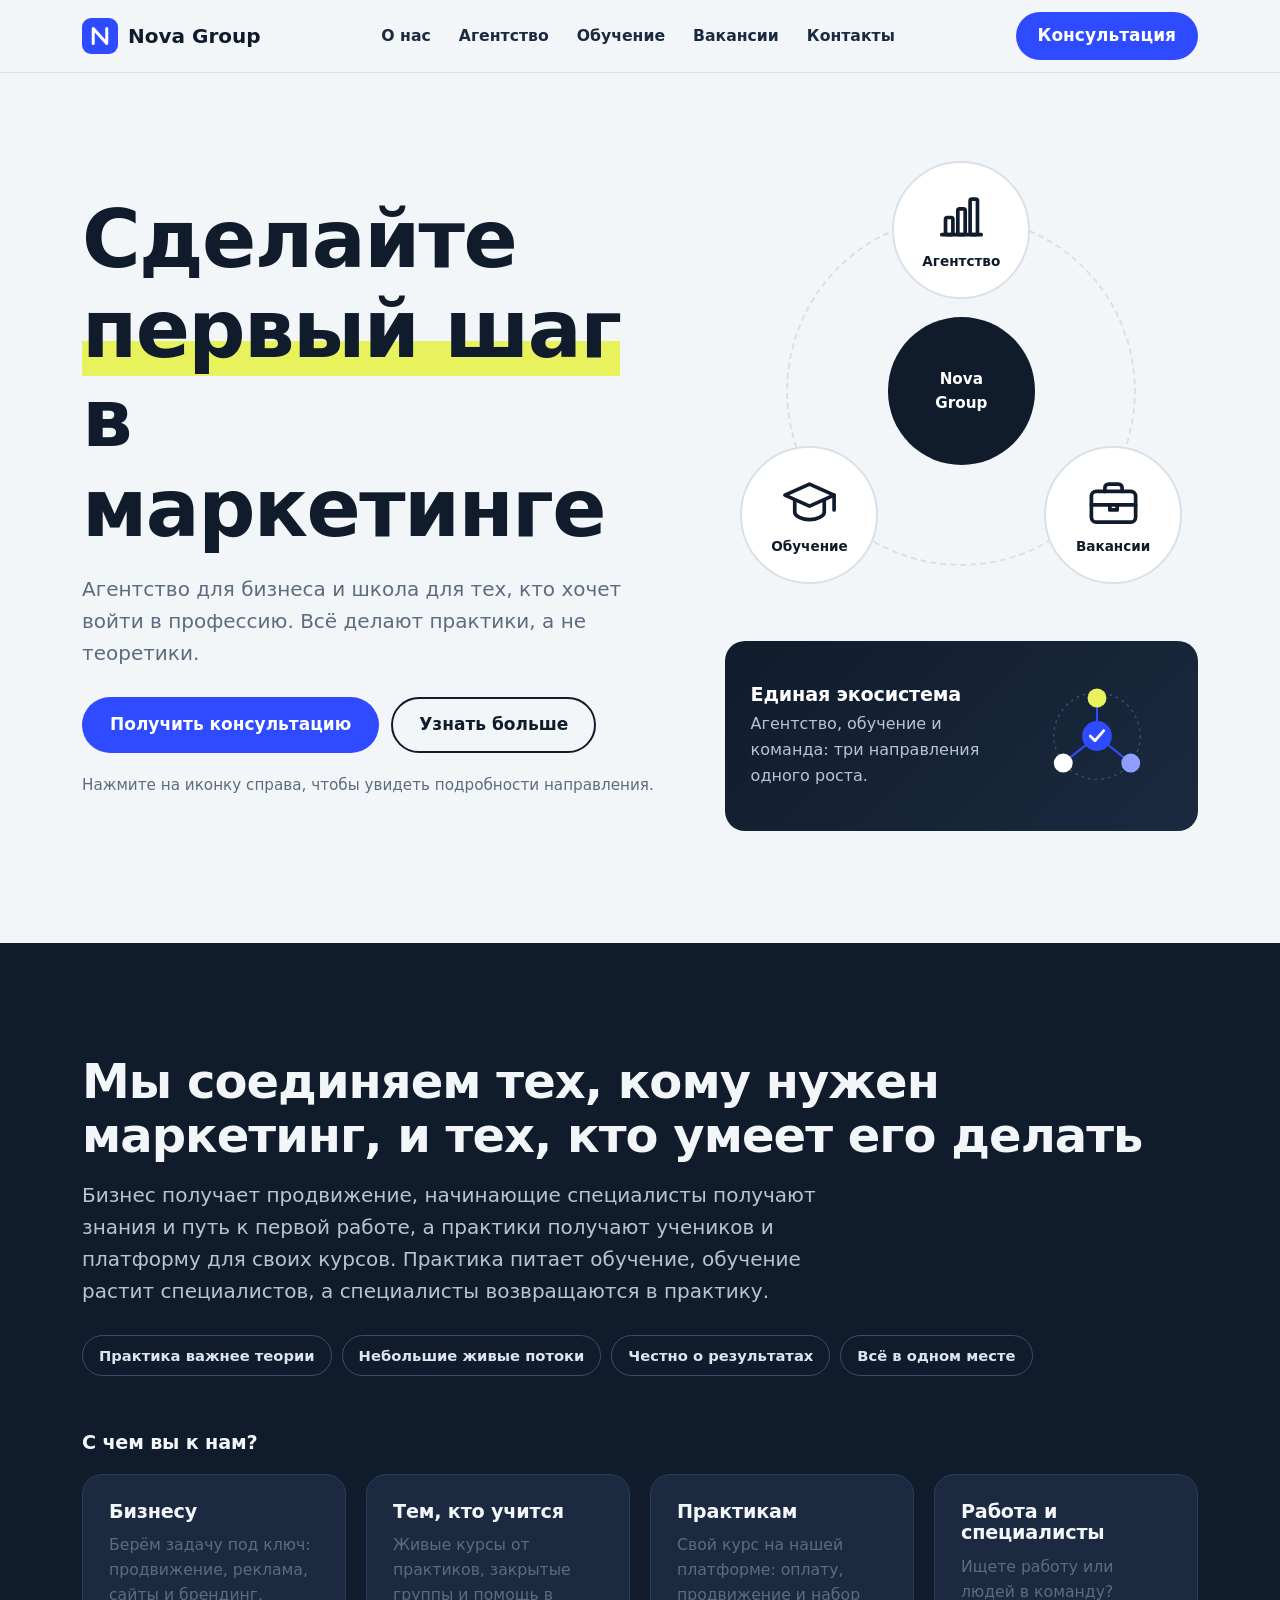
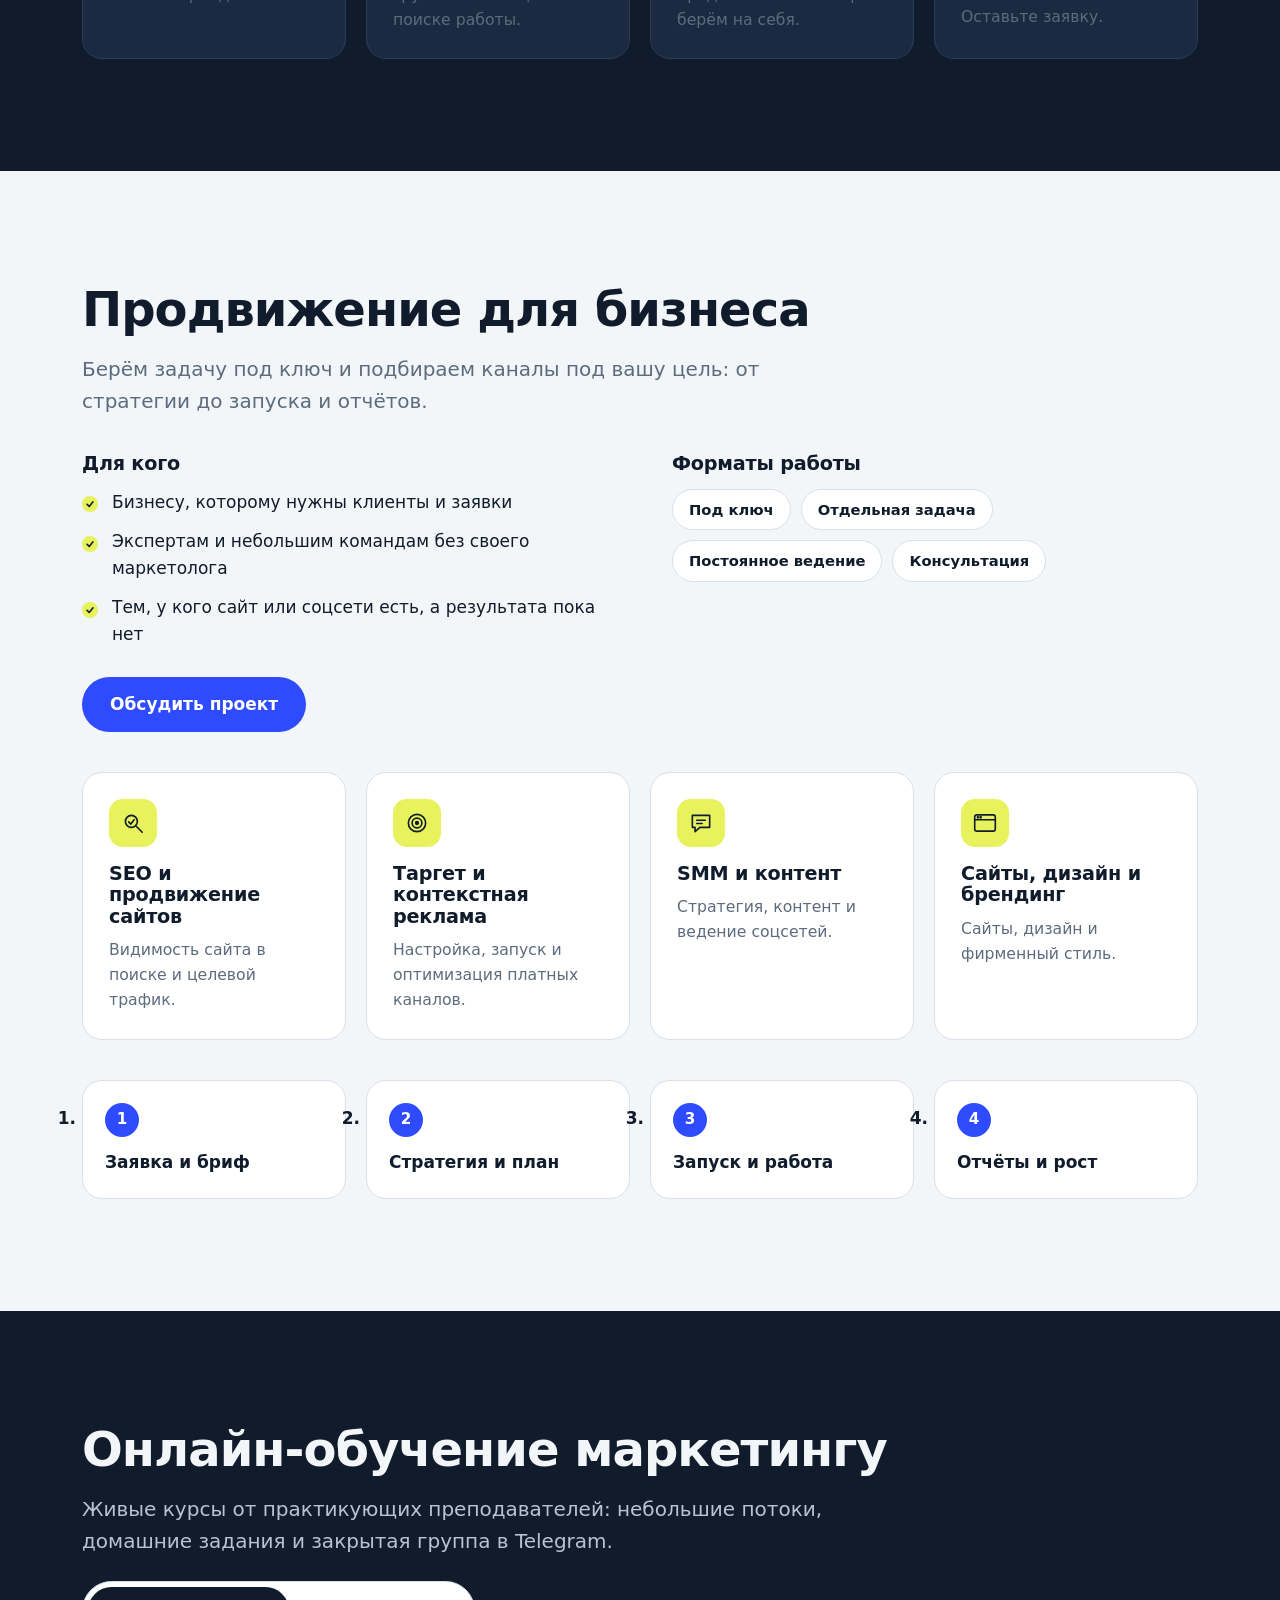
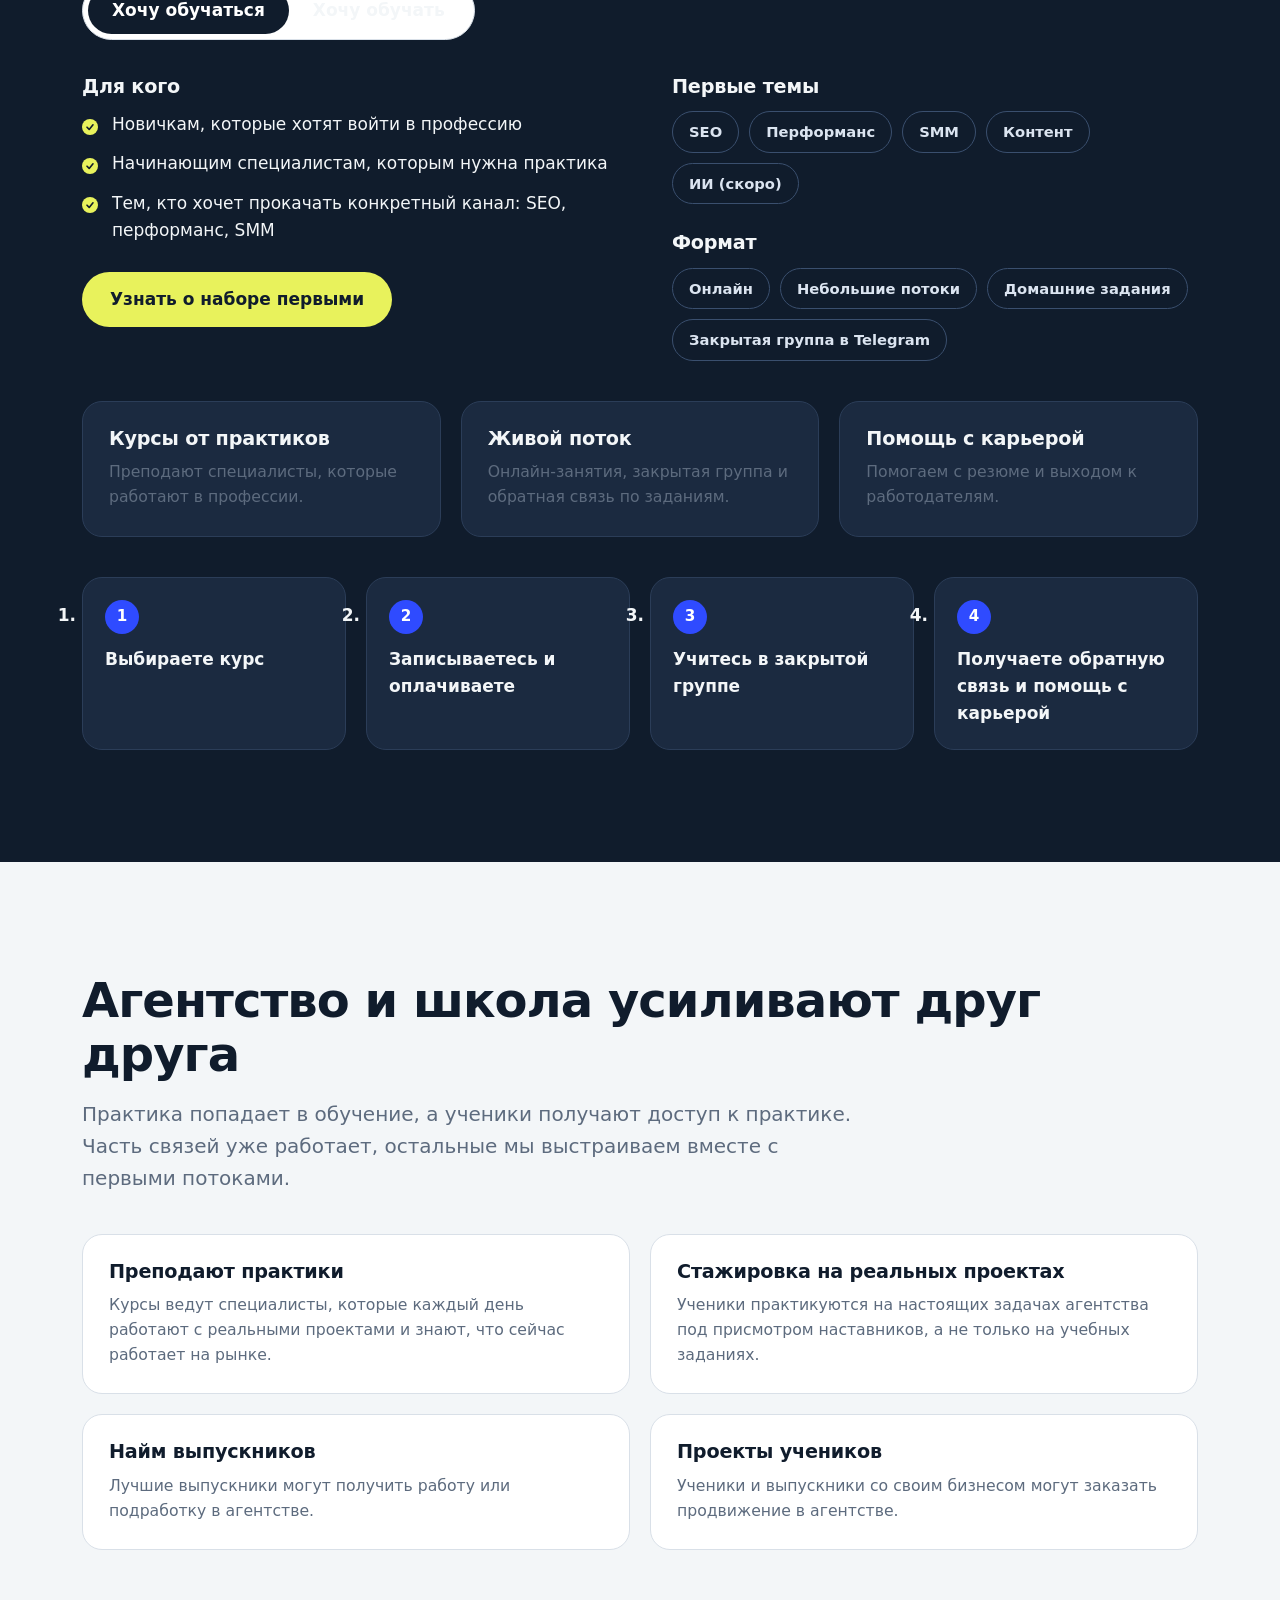
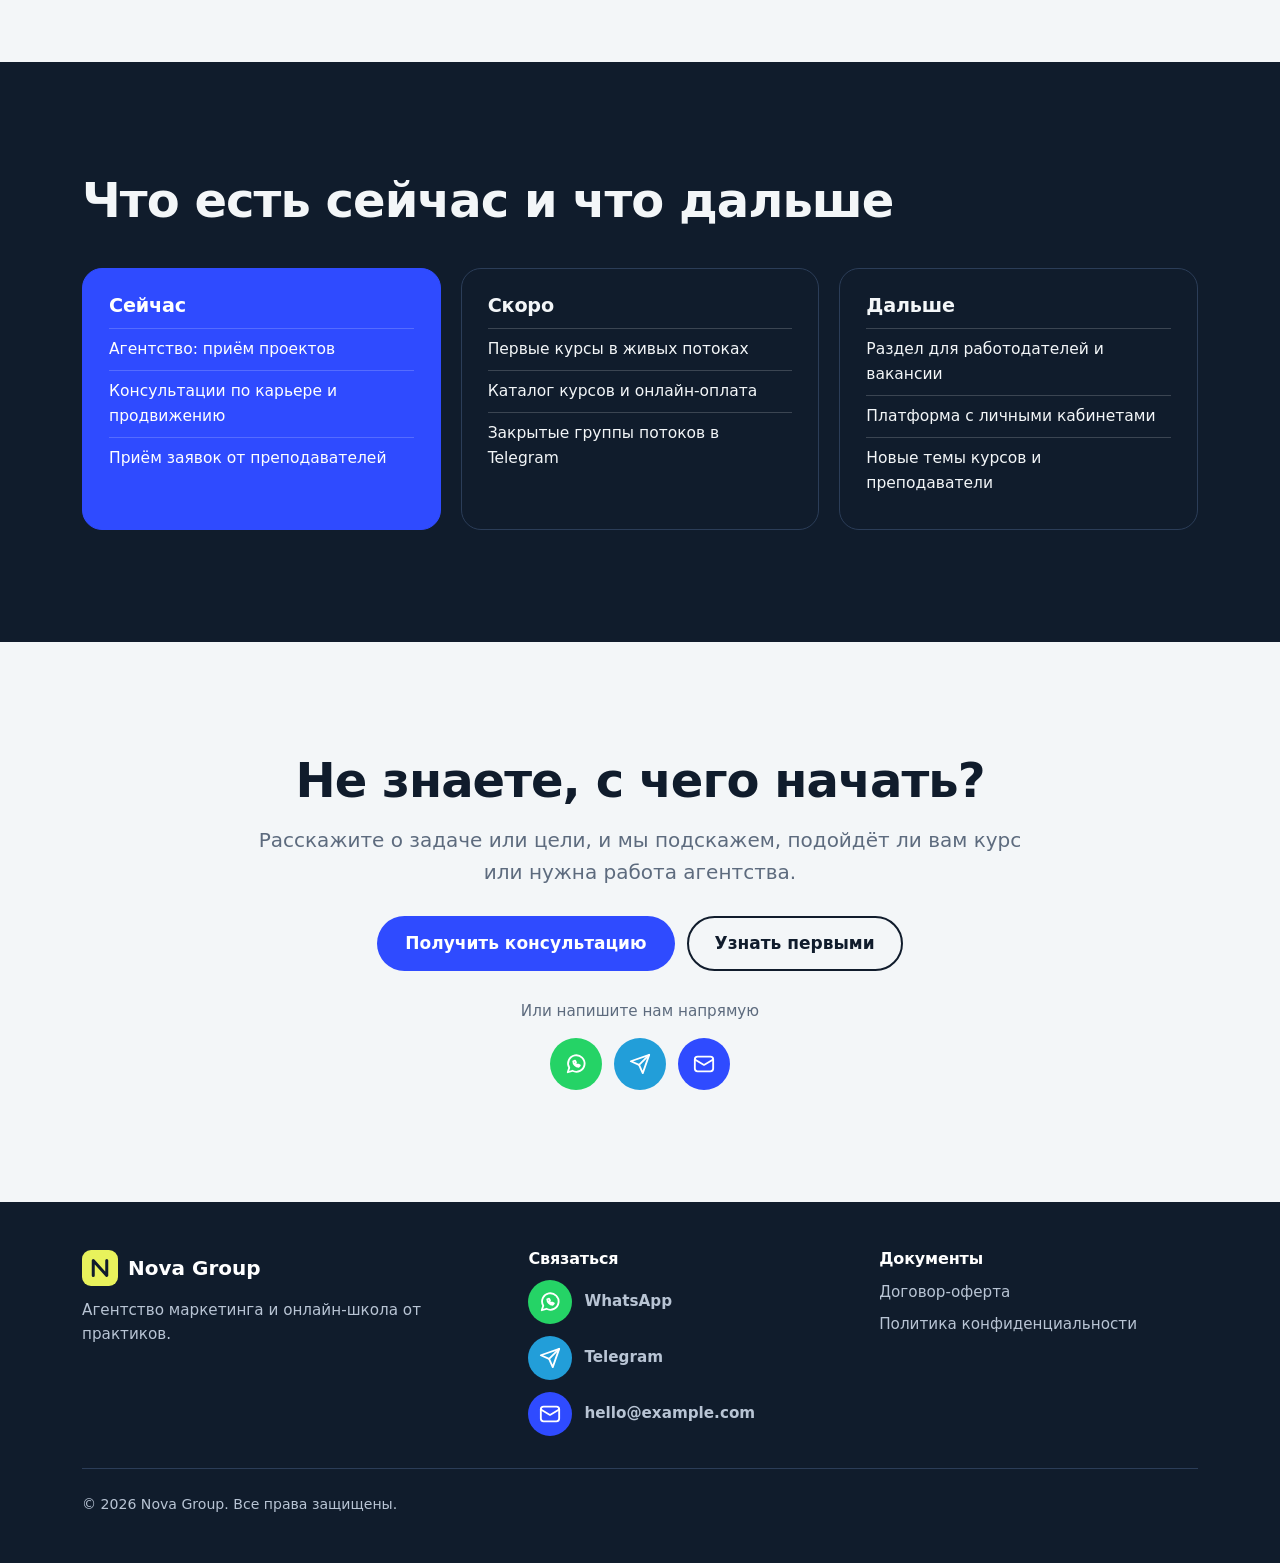
==== commit 2a268074: "Add files via upload" ====
--- a/index.html
+++ b/index.html
@@ -1,294 +1,300 @@
-<!DOCTYPE html>
-<html lang="ru">
-<head>
-<meta charset="UTF-8">
-<meta name="viewport" content="width=device-width, initial-scale=1.0">
-<title>Nova Group — агентство маркетинга и онлайн-школа от практиков</title>
-<meta name="description" content="Продвижение для бизнеса под ключ и онлайн-курсы маркетинга от практиков: SEO, таргет, контекст, SMM.">
-<meta property="og:title" content="Nova Group — агентство маркетинга и онлайн-школа">
-<meta property="og:description" content="Продвижение под ключ и курсы маркетинга от практиков. Небольшие живые потоки и путь к первой работе.">
-<meta property="og:type" content="website">
-<meta property="og:image" content="img/og/og-image.jpg">
-<link rel="icon" type="image/svg+xml" href="img/logo/favicon.svg">
-<script>document.documentElement.classList.add("js");</script>
-<link rel="stylesheet" href="css/variables.css">
-<link rel="stylesheet" href="css/reset.css">
-<link rel="stylesheet" href="css/base.css">
-<link rel="stylesheet" href="css/layout.css">
-<link rel="stylesheet" href="css/components.css">
-<link rel="stylesheet" href="css/sections.css">
-<link rel="stylesheet" href="css/responsive.css">
-<script src="js/main.js" defer></script>
-<script src="js/menu.js" defer></script>
-<script src="js/hero.js" defer></script>
-<script src="js/tabs.js" defer></script>
-<script src="js/modal.js" defer></script>
-<script src="js/form.js" defer></script>
-<script src="js/animations.js" defer></script>
-</head>
-<body>
-
-<!-- ===== ШАПКА ===== -->
-<header class="header" id="header">
-  <div class="container">
-    <a href="#hero" class="logo" aria-label="Nova Group — на главную">
-      <img src="img/logo/logo.svg" alt="" width="36" height="36">
-      <span>Nova Group</span>
-    </a>
-    <nav class="nav" id="nav" aria-label="Основное меню">
-      <a href="#about">О нас</a>
-      <a href="#agency">Агентство</a>
-      <a href="#education">Обучение</a>
-      <a href="#roadmap">Вакансии</a>
-      <a href="#contacts">Контакты</a>
-    </nav>
-    <div class="header-cta">
-      <a class="btn btn-primary" href="#" data-open="modal-consult">Консультация</a>
-      <button class="burger" id="burger" aria-label="Открыть меню" aria-expanded="false" aria-controls="nav"><span></span></button>
-    </div>
-  </div>
-</header>
-
-<main>
-<!-- ===== HERO ===== -->
-<section class="hero" id="hero">
-  <div class="container hero-grid">
-    <div>
-      <h1>Сделайте <span>первый шаг</span> в маркетинге</h1>
-      <p class="lead" style="margin-top:20px">Агентство для бизнеса и школа для тех, кто хочет войти в профессию. Всё делают практики, а не теоретики.</p>
-      <div class="btn-row">
-        <a class="btn btn-primary" href="#" data-open="modal-consult">Получить консультацию</a>
-        <a class="btn btn-ghost" href="#about">Узнать больше</a>
-      </div>
-      <p class="hero-hint">Нажмите на иконку справа, чтобы увидеть подробности направления.</p>
-    </div>
-    <div>
-      <div class="orbit" role="group" aria-label="Направления компании">
-        <div class="orbit-center">Nova<br>Group</div>
-        <button class="orbit-btn" data-dir="agency" aria-pressed="false"><img src="img/hero/agency.svg" alt="" width="40" height="40">Агентство</button>
-        <button class="orbit-btn" data-dir="school" aria-pressed="false"><img src="img/hero/school.svg" alt="" width="40" height="40">Обучение</button>
-        <button class="orbit-btn" data-dir="jobs" aria-pressed="false"><img src="img/hero/jobs.svg" alt="" width="40" height="40">Вакансии</button>
-      </div>
-      <div class="orbit-panel" id="orbit-panel" aria-live="polite">
-        <div class="orbit-panel__text">
-          <h3>Единая экосистема</h3>
-          <p>Агентство, обучение и команда: три направления одного роста.</p>
-          <a href="#about" hidden></a>
-        </div>
-        <img class="orbit-panel__img" id="orbit-img" src="img/hero/panel-default.svg" alt="" width="240" height="180">
-      </div>
-    </div>
-  </div>
-</section>
-
-<!-- ===== О НАС ===== -->
-<section id="about" class="dark">
-  <div class="container">
-    <h2>Мы соединяем тех, кому нужен маркетинг, и тех, кто умеет его делать</h2>
-    <p class="lead">Бизнес получает продвижение, начинающие специалисты получают знания и путь к первой работе, а практики получают учеников и платформу для своих курсов. Практика питает обучение, обучение растит специалистов, а специалисты возвращаются в практику.</p>
-    <div class="principles">
-      <span class="tag">Практика важнее теории</span>
-      <span class="tag">Небольшие живые потоки</span>
-      <span class="tag">Честно о результатах</span>
-      <span class="tag">Всё в одном месте</span>
-    </div>
-    <h3 style="margin-top:56px">С чем вы к нам?</h3>
-    <div class="grid g4" style="margin-top:20px">
-      <a class="card card-link" href="#agency"><h3>Бизнесу</h3><p>Берём задачу под ключ: продвижение, реклама, сайты и брендинг.</p></a>
-      <a class="card card-link" href="#education"><h3>Тем, кто учится</h3><p>Живые курсы от практиков, закрытые группы и помощь в поиске работы.</p></a>
-      <a class="card card-link" href="#education" data-tab="teach"><h3>Практикам</h3><p>Свой курс на нашей платформе: оплату, продвижение и набор берём на себя.</p></a>
-      <a class="card card-link" href="#" data-open="modal-consult"><h3>Работа и специалисты</h3><p>Ищете работу или людей в команду? Оставьте заявку.</p></a>
-    </div>
-  </div>
-</section>
-
-<!-- ===== АГЕНТСТВО ===== -->
-<section id="agency">
-  <div class="container">
-    <h2>Продвижение для бизнеса</h2>
-    <p class="lead">Берём задачу под ключ и подбираем каналы под вашу цель: от стратегии до запуска и отчётов.</p>
-    <div class="split" style="margin-top:36px">
-      <div>
-        <h3 style="margin-bottom:14px">Для кого</h3>
-        <ul class="check">
-          <li>Бизнесу, которому нужны клиенты и заявки</li>
-          <li>Экспертам и небольшим командам без своего маркетолога</li>
-          <li>Тем, у кого сайт или соцсети есть, а результата пока нет</li>
-        </ul>
-        <div class="btn-row"><a class="btn btn-primary" href="#" data-open="modal-consult">Обсудить проект</a></div>
-      </div>
-      <div>
-        <h3 style="margin-bottom:14px">Форматы работы</h3>
-        <div class="principles" style="margin-top:0">
-          <span class="tag">Под ключ</span><span class="tag">Отдельная задача</span>
-          <span class="tag">Постоянное ведение</span><span class="tag">Консультация</span>
-        </div>
-      </div>
-    </div>
-    <div class="grid g4">
-      <article class="card"><div class="icon"><img src="img/agency/seo.svg" alt="" width="26" height="26"></div><h3>SEO и продвижение сайтов</h3><p>Видимость сайта в поиске и целевой трафик.</p></article>
-      <article class="card"><div class="icon"><img src="img/agency/ads.svg" alt="" width="26" height="26"></div><h3>Таргет и контекстная реклама</h3><p>Настройка, запуск и оптимизация платных каналов.</p></article>
-      <article class="card"><div class="icon"><img src="img/agency/smm.svg" alt="" width="26" height="26"></div><h3>SMM и контент</h3><p>Стратегия, контент и ведение соцсетей.</p></article>
-      <article class="card"><div class="icon"><img src="img/agency/web.svg" alt="" width="26" height="26"></div><h3>Сайты, дизайн и брендинг</h3><p>Сайты, дизайн и фирменный стиль.</p></article>
-    </div>
-    <ol class="steps">
-      <li>Заявка и бриф</li><li>Стратегия и план</li><li>Запуск и работа</li><li>Отчёты и рост</li>
-    </ol>
-  </div>
-</section>
-
-<!-- ===== ОБУЧЕНИЕ ===== -->
-<section id="education" class="dark">
-  <div class="container">
-    <h2>Онлайн-обучение маркетингу</h2>
-    <p class="lead">Живые курсы от практикующих преподавателей: небольшие потоки, домашние задания и закрытая группа в Telegram.</p>
-    <div class="tabs" role="tablist" aria-label="Выбор направления">
-      <button class="tab" role="tab" id="tab-learn" aria-controls="panel-learn" aria-selected="true">Хочу обучаться</button>
-      <button class="tab" role="tab" id="tab-teach" aria-controls="panel-teach" aria-selected="false" tabindex="-1">Хочу обучать</button>
-    </div>
-
-    <div class="tab-panel" id="panel-learn" role="tabpanel" aria-labelledby="tab-learn">
-      <div class="split" style="margin-top:28px">
-        <div>
-          <h3 style="margin-bottom:14px">Для кого</h3>
-          <ul class="check">
-            <li>Новичкам, которые хотят войти в профессию</li>
-            <li>Начинающим специалистам, которым нужна практика</li>
-            <li>Тем, кто хочет прокачать конкретный канал: SEO, перформанс, SMM</li>
-          </ul>
-          <div class="btn-row"><a class="btn btn-lemon" href="#" data-open="modal-first">Узнать о наборе первыми</a></div>
-        </div>
-        <div>
-          <h3 style="margin-bottom:14px">Первые темы</h3>
-          <div class="principles" style="margin-top:0">
-            <span class="tag">SEO</span><span class="tag">Перформанс</span><span class="tag">SMM</span><span class="tag">Контент</span><span class="tag">ИИ (скоро)</span>
-          </div>
-          <h3 style="margin:28px 0 14px">Формат</h3>
-          <div class="principles" style="margin-top:0">
-            <span class="tag">Онлайн</span><span class="tag">Небольшие потоки</span><span class="tag">Домашние задания</span><span class="tag">Закрытая группа в Telegram</span>
-          </div>
-        </div>
-      </div>
-      <div class="grid g3">
-        <article class="card"><h3>Курсы от практиков</h3><p>Преподают специалисты, которые работают в профессии.</p></article>
-        <article class="card"><h3>Живой поток</h3><p>Онлайн-занятия, закрытая группа и обратная связь по заданиям.</p></article>
-        <article class="card"><h3>Помощь с карьерой</h3><p>Помогаем с резюме и выходом к работодателям.</p></article>
-      </div>
-      <ol class="steps">
-        <li>Выбираете курс</li><li>Записываетесь и оплачиваете</li><li>Учитесь в закрытой группе</li><li>Получаете обратную связь и помощь с карьерой</li>
-      </ol>
-    </div>
-
-    <div class="tab-panel" id="panel-teach" role="tabpanel" aria-labelledby="tab-teach" hidden>
-      <h3 style="margin-top:28px">Свой курс на нашей платформе</h3>
-      <p class="lead" style="margin-top:8px">Ведите курс на платформе: страницу, оплату, продвижение и набор группы мы берём на себя.</p>
-      <div class="grid g3">
-        <article class="card"><h3>Вы: курс и занятия</h3><p>Программа, живые занятия, работа с учениками.</p></article>
-        <article class="card"><h3>Мы: платформа и набор</h3><p>Страница курса, оплата, продвижение и набор группы.</p></article>
-        <article class="card"><h3>Оплата с продаж</h3><p>Вы получаете процент с продаж своего курса. Условия обсудим лично.</p></article>
-      </div>
-      <ol class="steps">
-        <li>Оставляете заявку</li><li>Созваниваемся и подписываем договор</li><li>Курс появляется в каталоге</li><li>Мы набираем группу, вы ведёте занятия</li>
-      </ol>
-      <div class="btn-row"><a class="btn btn-lemon" href="#" data-open="modal-consult">Стать преподавателем</a></div>
-    </div>
-  </div>
-</section>
-
-<!-- ===== СВЯЗЬ АГЕНТСТВА И ШКОЛЫ ===== -->
-<section id="connection">
-  <div class="container">
-    <h2>Агентство и школа усиливают друг друга</h2>
-    <p class="lead">Практика попадает в обучение, а ученики получают доступ к практике. Часть связей уже работает, остальные мы выстраиваем вместе с первыми потоками.</p>
-    <div class="grid g2">
-      <article class="card"><h3>Преподают практики</h3><p>Курсы ведут специалисты, которые каждый день работают с реальными проектами и знают, что сейчас работает на рынке.</p></article>
-      <article class="card"><h3>Стажировка на реальных проектах</h3><p>Ученики практикуются на настоящих задачах агентства под присмотром наставников, а не только на учебных заданиях.</p></article>
-      <article class="card"><h3>Найм выпускников</h3><p>Лучшие выпускники могут получить работу или подработку в агентстве.</p></article>
-      <article class="card"><h3>Проекты учеников</h3><p>Ученики и выпускники со своим бизнесом могут заказать продвижение в агентстве.</p></article>
-    </div>
-  </div>
-</section>
-
-<!-- ===== ДОРОЖНАЯ КАРТА ===== -->
-<section id="roadmap" class="dark">
-  <div class="container">
-    <h2>Что есть сейчас и что дальше</h2>
-    <div class="road">
-      <div><h3>Сейчас</h3><ul>
-        <li>Агентство: приём проектов</li><li>Консультации по карьере и продвижению</li><li>Приём заявок от преподавателей</li></ul></div>
-      <div><h3>Скоро</h3><ul>
-        <li>Первые курсы в живых потоках</li><li>Каталог курсов и онлайн-оплата</li><li>Закрытые группы потоков в Telegram</li></ul></div>
-      <div><h3>Дальше</h3><ul>
-        <li>Раздел для работодателей и вакансии</li><li>Платформа с личными кабинетами</li><li>Новые темы курсов и преподаватели</li></ul></div>
-    </div>
-  </div>
-</section>
-
-<!-- ===== ФИНАЛЬНЫЙ CTA ===== -->
-<section class="cta" id="cta">
-  <div class="container">
-    <h2>Не знаете, с чего начать?</h2>
-    <p class="lead">Расскажите о задаче или цели, и мы подскажем, подойдёт ли вам курс или нужна работа агентства.</p>
-    <div class="btn-row">
-      <a class="btn btn-primary" href="#" data-open="modal-consult">Получить консультацию</a>
-      <a class="btn btn-ghost" href="#" data-open="modal-first">Узнать первыми</a>
-    </div>
-  </div>
-</section>
-</main>
-
-<!-- ===== КОНТАКТЫ / ФУТЕР ===== -->
-<footer class="footer" id="contacts">
-  <div class="container">
-    <div>
-      <a href="#hero" class="logo" style="color:#fff;margin-bottom:12px"><img src="img/logo/logo-white.svg" alt="" width="36" height="36"><span>Nova Group</span></a>
-      <p>Агентство маркетинга и онлайн-школа от практиков.</p>
-    </div>
-    <div>
-      <h3>Связаться</h3>
-      <ul>
-        <li><a href="https://t.me/your_username" target="_blank" rel="noopener">Telegram</a></li>
-        <li><a href="https://wa.me/70000000000" target="_blank" rel="noopener">WhatsApp</a></li>
-        <li><a href="mailto:hello@example.com">hello@example.com</a></li>
-      </ul>
-    </div>
-    <div>
-      <h3>Документы</h3>
-      <ul>
-        <li><a href="docs/oferta.html">Договор-оферта</a></li>
-        <li><a href="docs/privacy.html">Политика конфиденциальности</a></li>
-      </ul>
-    </div>
-    <p class="copy">© <span id="year">2026</span> Nova Group. Все права защищены.</p>
-  </div>
-</footer>
-
-<!-- ===== МОДАЛЬНЫЕ ОКНА ===== -->
-<dialog id="modal-consult" aria-labelledby="mc-title">
-  <form class="modal" method="dialog" data-form data-type="consult" novalidate>
-    <button type="button" class="close" data-close aria-label="Закрыть">&times;</button>
-    <h2 id="mc-title">Получить консультацию</h2>
-    <p>Оставьте имя и Telegram. Мы свяжемся и подскажем направление и курс.</p>
-    <label class="field"><span>Имя</span><input type="text" name="name" autocomplete="given-name" required></label>
-    <label class="field"><span>Telegram</span><input type="text" name="tg" placeholder="@username" required></label>
-    <label class="agree"><input type="checkbox" name="agree" required><span>Я согласен(на) на <a href="docs/privacy.html" target="_blank">обработку персональных данных</a></span></label>
-    <button class="btn btn-primary" type="submit">Отправить заявку</button>
-    <div class="status" role="status"></div>
-  </form>
-</dialog>
-
-<dialog id="modal-first" aria-labelledby="mf-title">
-  <form class="modal" method="dialog" data-form data-type="first" novalidate>
-    <button type="button" class="close" data-close aria-label="Закрыть">&times;</button>
-    <h2 id="mf-title">Узнать первыми</h2>
-    <p>Мы готовим открытые уроки и полезные материалы. Оставьте имя и Telegram, и мы сообщим о запуске.</p>
-    <label class="field"><span>Имя</span><input type="text" name="name" autocomplete="given-name" required></label>
-    <label class="field"><span>Telegram</span><input type="text" name="tg" placeholder="@username" required></label>
-    <label class="agree"><input type="checkbox" name="agree" required><span>Я согласен(на) на <a href="docs/privacy.html" target="_blank">обработку персональных данных</a></span></label>
-    <button class="btn btn-primary" type="submit">Сообщить мне</button>
-    <div class="status" role="status"></div>
-  </form>
-</dialog>
-
-</body>
-</html>
+<!DOCTYPE html>
+<html lang="ru">
+<head>
+<meta charset="UTF-8">
+<meta name="viewport" content="width=device-width, initial-scale=1.0">
+<title>Nova Group — агентство маркетинга и онлайн-школа от практиков</title>
+<meta name="description" content="Продвижение для бизнеса под ключ и онлайн-курсы маркетинга от практиков: SEO, таргет, контекст, SMM.">
+<meta property="og:title" content="Nova Group — агентство маркетинга и онлайн-школа">
+<meta property="og:description" content="Продвижение под ключ и курсы маркетинга от практиков. Небольшие живые потоки и путь к первой работе.">
+<meta property="og:type" content="website">
+<meta property="og:image" content="img/og/og-image.jpg">
+<link rel="icon" type="image/svg+xml" href="img/logo/favicon.svg">
+<script>document.documentElement.classList.add("js");</script>
+<link rel="stylesheet" href="css/variables.css">
+<link rel="stylesheet" href="css/reset.css">
+<link rel="stylesheet" href="css/base.css">
+<link rel="stylesheet" href="css/layout.css">
+<link rel="stylesheet" href="css/components.css">
+<link rel="stylesheet" href="css/sections.css">
+<link rel="stylesheet" href="css/responsive.css">
+<script src="js/main.js" defer></script>
+<script src="js/menu.js" defer></script>
+<script src="js/hero.js" defer></script>
+<script src="js/tabs.js" defer></script>
+<script src="js/modal.js" defer></script>
+<script src="js/form.js" defer></script>
+<script src="js/animations.js" defer></script>
+</head>
+<body>
+
+<!-- ===== ШАПКА ===== -->
+<header class="header" id="header">
+  <div class="container">
+    <a href="#hero" class="logo" aria-label="Nova Group — на главную">
+      <img src="img/logo/logo.svg" alt="" width="36" height="36">
+      <span>Nova Group</span>
+    </a>
+    <nav class="nav" id="nav" aria-label="Основное меню">
+      <a href="#about">О нас</a>
+      <a href="#agency">Агентство</a>
+      <a href="#education">Обучение</a>
+      <a href="#roadmap">Вакансии</a>
+      <a href="#contacts">Контакты</a>
+    </nav>
+    <div class="header-cta">
+      <a class="btn btn-primary" href="#" data-open="modal-consult">Консультация</a>
+      <button class="burger" id="burger" aria-label="Открыть меню" aria-expanded="false" aria-controls="nav"><span></span></button>
+    </div>
+  </div>
+</header>
+
+<main>
+<!-- ===== HERO ===== -->
+<section class="hero" id="hero">
+  <div class="container hero-grid">
+    <div>
+      <h1>Сделайте <span>первый шаг</span> в маркетинге</h1>
+      <p class="lead" style="margin-top:20px">Агентство для бизнеса и школа для тех, кто хочет войти в профессию. Всё делают практики, а не теоретики.</p>
+      <div class="btn-row">
+        <a class="btn btn-primary" href="#" data-open="modal-consult">Получить консультацию</a>
+        <a class="btn btn-ghost" href="#about">Узнать больше</a>
+      </div>
+      <p class="hero-hint">Нажмите на иконку справа, чтобы увидеть подробности направления.</p>
+    </div>
+    <div>
+      <div class="orbit" role="group" aria-label="Направления компании">
+        <div class="orbit-center">Nova<br>Group</div>
+        <button class="orbit-btn" data-dir="agency" aria-pressed="false"><img src="img/hero/agency.svg" alt="" width="40" height="40">Агентство</button>
+        <button class="orbit-btn" data-dir="school" aria-pressed="false"><img src="img/hero/school.svg" alt="" width="40" height="40">Обучение</button>
+        <button class="orbit-btn" data-dir="jobs" aria-pressed="false"><img src="img/hero/jobs.svg" alt="" width="40" height="40">Вакансии</button>
+      </div>
+      <div class="orbit-panel" id="orbit-panel" aria-live="polite">
+        <div class="orbit-panel__text">
+          <h3>Единая экосистема</h3>
+          <p>Агентство, обучение и команда: три направления одного роста.</p>
+          <a href="#about" hidden></a>
+        </div>
+        <img class="orbit-panel__img" id="orbit-img" src="img/hero/panel-default.svg" alt="" width="240" height="180">
+      </div>
+    </div>
+  </div>
+</section>
+
+<!-- ===== О НАС ===== -->
+<section id="about" class="dark">
+  <div class="container">
+    <h2>Мы соединяем тех, кому нужен маркетинг, и тех, кто умеет его делать</h2>
+    <p class="lead">Бизнес получает продвижение, начинающие специалисты получают знания и путь к первой работе, а практики получают учеников и платформу для своих курсов. Практика питает обучение, обучение растит специалистов, а специалисты возвращаются в практику.</p>
+    <div class="principles">
+      <span class="tag">Практика важнее теории</span>
+      <span class="tag">Небольшие живые потоки</span>
+      <span class="tag">Честно о результатах</span>
+      <span class="tag">Всё в одном месте</span>
+    </div>
+    <h3 style="margin-top:56px">С чем вы к нам?</h3>
+    <div class="grid g4" style="margin-top:20px">
+      <a class="card card-link" href="#agency"><h3>Бизнесу</h3><p>Берём задачу под ключ: продвижение, реклама, сайты и брендинг.</p></a>
+      <a class="card card-link" href="#education"><h3>Тем, кто учится</h3><p>Живые курсы от практиков, закрытые группы и помощь в поиске работы.</p></a>
+      <a class="card card-link" href="#education" data-tab="teach"><h3>Практикам</h3><p>Свой курс на нашей платформе: оплату, продвижение и набор берём на себя.</p></a>
+      <a class="card card-link" href="#" data-open="modal-consult"><h3>Работа и специалисты</h3><p>Ищете работу или людей в команду? Оставьте заявку.</p></a>
+    </div>
+  </div>
+</section>
+
+<!-- ===== АГЕНТСТВО ===== -->
+<section id="agency">
+  <div class="container">
+    <h2>Продвижение для бизнеса</h2>
+    <p class="lead">Берём задачу под ключ и подбираем каналы под вашу цель: от стратегии до запуска и отчётов.</p>
+    <div class="split" style="margin-top:36px">
+      <div>
+        <h3 style="margin-bottom:14px">Для кого</h3>
+        <ul class="check">
+          <li>Бизнесу, которому нужны клиенты и заявки</li>
+          <li>Экспертам и небольшим командам без своего маркетолога</li>
+          <li>Тем, у кого сайт или соцсети есть, а результата пока нет</li>
+        </ul>
+        <div class="btn-row"><a class="btn btn-primary" href="#" data-open="modal-consult">Обсудить проект</a></div>
+      </div>
+      <div>
+        <h3 style="margin-bottom:14px">Форматы работы</h3>
+        <div class="principles" style="margin-top:0">
+          <span class="tag">Под ключ</span><span class="tag">Отдельная задача</span>
+          <span class="tag">Постоянное ведение</span><span class="tag">Консультация</span>
+        </div>
+      </div>
+    </div>
+    <div class="grid g4">
+      <article class="card"><div class="icon"><img src="img/agency/seo.svg" alt="" width="26" height="26"></div><h3>SEO и продвижение сайтов</h3><p>Видимость сайта в поиске и целевой трафик.</p></article>
+      <article class="card"><div class="icon"><img src="img/agency/ads.svg" alt="" width="26" height="26"></div><h3>Таргет и контекстная реклама</h3><p>Настройка, запуск и оптимизация платных каналов.</p></article>
+      <article class="card"><div class="icon"><img src="img/agency/smm.svg" alt="" width="26" height="26"></div><h3>SMM и контент</h3><p>Стратегия, контент и ведение соцсетей.</p></article>
+      <article class="card"><div class="icon"><img src="img/agency/web.svg" alt="" width="26" height="26"></div><h3>Сайты, дизайн и брендинг</h3><p>Сайты, дизайн и фирменный стиль.</p></article>
+    </div>
+    <ol class="steps">
+      <li>Заявка и бриф</li><li>Стратегия и план</li><li>Запуск и работа</li><li>Отчёты и рост</li>
+    </ol>
+  </div>
+</section>
+
+<!-- ===== ОБУЧЕНИЕ ===== -->
+<section id="education" class="dark">
+  <div class="container">
+    <h2>Онлайн-обучение маркетингу</h2>
+    <p class="lead">Живые курсы от практикующих преподавателей: небольшие потоки, домашние задания и закрытая группа в Telegram.</p>
+    <div class="tabs" role="tablist" aria-label="Выбор направления">
+      <button class="tab" role="tab" id="tab-learn" aria-controls="panel-learn" aria-selected="true">Хочу обучаться</button>
+      <button class="tab" role="tab" id="tab-teach" aria-controls="panel-teach" aria-selected="false" tabindex="-1">Хочу обучать</button>
+    </div>
+
+    <div class="tab-panel" id="panel-learn" role="tabpanel" aria-labelledby="tab-learn">
+      <div class="split" style="margin-top:28px">
+        <div>
+          <h3 style="margin-bottom:14px">Для кого</h3>
+          <ul class="check">
+            <li>Новичкам, которые хотят войти в профессию</li>
+            <li>Начинающим специалистам, которым нужна практика</li>
+            <li>Тем, кто хочет прокачать конкретный канал: SEO, перформанс, SMM</li>
+          </ul>
+          <div class="btn-row"><a class="btn btn-lemon" href="#" data-open="modal-first">Узнать о наборе первыми</a></div>
+        </div>
+        <div>
+          <h3 style="margin-bottom:14px">Первые темы</h3>
+          <div class="principles" style="margin-top:0">
+            <span class="tag">SEO</span><span class="tag">Перформанс</span><span class="tag">SMM</span><span class="tag">Контент</span><span class="tag">ИИ (скоро)</span>
+          </div>
+          <h3 style="margin:28px 0 14px">Формат</h3>
+          <div class="principles" style="margin-top:0">
+            <span class="tag">Онлайн</span><span class="tag">Небольшие потоки</span><span class="tag">Домашние задания</span><span class="tag">Закрытая группа в Telegram</span>
+          </div>
+        </div>
+      </div>
+      <div class="grid g3">
+        <article class="card"><h3>Курсы от практиков</h3><p>Преподают специалисты, которые работают в профессии.</p></article>
+        <article class="card"><h3>Живой поток</h3><p>Онлайн-занятия, закрытая группа и обратная связь по заданиям.</p></article>
+        <article class="card"><h3>Помощь с карьерой</h3><p>Помогаем с резюме и выходом к работодателям.</p></article>
+      </div>
+      <ol class="steps">
+        <li>Выбираете курс</li><li>Записываетесь и оплачиваете</li><li>Учитесь в закрытой группе</li><li>Получаете обратную связь и помощь с карьерой</li>
+      </ol>
+    </div>
+
+    <div class="tab-panel" id="panel-teach" role="tabpanel" aria-labelledby="tab-teach" hidden>
+      <h3 style="margin-top:28px">Свой курс на нашей платформе</h3>
+      <p class="lead" style="margin-top:8px">Ведите курс на платформе: страницу, оплату, продвижение и набор группы мы берём на себя.</p>
+      <div class="grid g3">
+        <article class="card"><h3>Вы: курс и занятия</h3><p>Программа, живые занятия, работа с учениками.</p></article>
+        <article class="card"><h3>Мы: платформа и набор</h3><p>Страница курса, оплата, продвижение и набор группы.</p></article>
+        <article class="card"><h3>Оплата с продаж</h3><p>Вы получаете процент с продаж своего курса. Условия обсудим лично.</p></article>
+      </div>
+      <ol class="steps">
+        <li>Оставляете заявку</li><li>Созваниваемся и подписываем договор</li><li>Курс появляется в каталоге</li><li>Мы набираем группу, вы ведёте занятия</li>
+      </ol>
+      <div class="btn-row"><a class="btn btn-lemon" href="#" data-open="modal-consult">Стать преподавателем</a></div>
+    </div>
+  </div>
+</section>
+
+<!-- ===== СВЯЗЬ АГЕНТСТВА И ШКОЛЫ ===== -->
+<section id="connection">
+  <div class="container">
+    <h2>Агентство и школа усиливают друг друга</h2>
+    <p class="lead">Практика попадает в обучение, а ученики получают доступ к практике. Часть связей уже работает, остальные мы выстраиваем вместе с первыми потоками.</p>
+    <div class="grid g2">
+      <article class="card"><h3>Преподают практики</h3><p>Курсы ведут специалисты, которые каждый день работают с реальными проектами и знают, что сейчас работает на рынке.</p></article>
+      <article class="card"><h3>Стажировка на реальных проектах</h3><p>Ученики практикуются на настоящих задачах агентства под присмотром наставников, а не только на учебных заданиях.</p></article>
+      <article class="card"><h3>Найм выпускников</h3><p>Лучшие выпускники могут получить работу или подработку в агентстве.</p></article>
+      <article class="card"><h3>Проекты учеников</h3><p>Ученики и выпускники со своим бизнесом могут заказать продвижение в агентстве.</p></article>
+    </div>
+  </div>
+</section>
+
+<!-- ===== ДОРОЖНАЯ КАРТА ===== -->
+<section id="roadmap" class="dark">
+  <div class="container">
+    <h2>Что есть сейчас и что дальше</h2>
+    <div class="road">
+      <div><h3>Сейчас</h3><ul>
+        <li>Агентство: приём проектов</li><li>Консультации по карьере и продвижению</li><li>Приём заявок от преподавателей</li></ul></div>
+      <div><h3>Скоро</h3><ul>
+        <li>Первые курсы в живых потоках</li><li>Каталог курсов и онлайн-оплата</li><li>Закрытые группы потоков в Telegram</li></ul></div>
+      <div><h3>Дальше</h3><ul>
+        <li>Раздел для работодателей и вакансии</li><li>Платформа с личными кабинетами</li><li>Новые темы курсов и преподаватели</li></ul></div>
+    </div>
+  </div>
+</section>
+
+<!-- ===== ФИНАЛЬНЫЙ CTA ===== -->
+<section class="cta" id="cta">
+  <div class="container">
+    <h2>Не знаете, с чего начать?</h2>
+    <p class="lead">Расскажите о задаче или цели, и мы подскажем, подойдёт ли вам курс или нужна работа агентства.</p>
+    <div class="btn-row">
+      <a class="btn btn-primary" href="#" data-open="modal-consult">Получить консультацию</a>
+      <a class="btn btn-ghost" href="#" data-open="modal-first">Узнать первыми</a>
+    </div>
+    <p class="cta-note">Или напишите нам напрямую</p>
+    <ul class="social social--icons">
+      <li><a class="social__link social--wa" href="https://wa.me/70000000000" target="_blank" rel="noopener"><span class="social__icon"><img src="img/icons/whatsapp.svg" alt="" width="22" height="22"></span><span class="social__label">WhatsApp</span></a></li>
+      <li><a class="social__link social--tg" href="https://t.me/your_username" target="_blank" rel="noopener"><span class="social__icon"><img src="img/icons/telegram.svg" alt="" width="22" height="22"></span><span class="social__label">Telegram</span></a></li>
+      <li><a class="social__link social--mail" href="mailto:hello@example.com"><span class="social__icon"><img src="img/icons/email.svg" alt="" width="22" height="22"></span><span class="social__label">Email</span></a></li>
+    </ul>
+  </div>
+</section>
+</main>
+
+<!-- ===== КОНТАКТЫ / ФУТЕР ===== -->
+<footer class="footer" id="contacts">
+  <div class="container">
+    <div>
+      <a href="#hero" class="logo" style="color:#fff;margin-bottom:12px"><img src="img/logo/logo-white.svg" alt="" width="36" height="36"><span>Nova Group</span></a>
+      <p>Агентство маркетинга и онлайн-школа от практиков.</p>
+    </div>
+    <div>
+      <h3>Связаться</h3>
+      <ul class="social">
+        <li><a class="social__link social--wa" href="https://wa.me/70000000000" target="_blank" rel="noopener"><span class="social__icon"><img src="img/icons/whatsapp.svg" alt="" width="22" height="22"></span><span class="social__label">WhatsApp</span></a></li>
+        <li><a class="social__link social--tg" href="https://t.me/your_username" target="_blank" rel="noopener"><span class="social__icon"><img src="img/icons/telegram.svg" alt="" width="22" height="22"></span><span class="social__label">Telegram</span></a></li>
+        <li><a class="social__link social--mail" href="mailto:hello@example.com"><span class="social__icon"><img src="img/icons/email.svg" alt="" width="22" height="22"></span><span class="social__label">hello@example.com</span></a></li>
+      </ul>
+    </div>
+    <div>
+      <h3>Документы</h3>
+      <ul>
+        <li><a href="docs/oferta.html">Договор-оферта</a></li>
+        <li><a href="docs/privacy.html">Политика конфиденциальности</a></li>
+      </ul>
+    </div>
+    <p class="copy">© <span id="year">2026</span> Nova Group. Все права защищены.</p>
+  </div>
+</footer>
+
+<!-- ===== МОДАЛЬНЫЕ ОКНА ===== -->
+<dialog id="modal-consult" aria-labelledby="mc-title">
+  <form class="modal" method="dialog" data-form data-type="consult" novalidate>
+    <button type="button" class="close" data-close aria-label="Закрыть">&times;</button>
+    <h2 id="mc-title">Получить консультацию</h2>
+    <p>Оставьте имя и Telegram. Мы свяжемся и подскажем направление и курс.</p>
+    <label class="field"><span>Имя</span><input type="text" name="name" autocomplete="given-name" required></label>
+    <label class="field"><span>Telegram</span><input type="text" name="tg" placeholder="@username" required></label>
+    <label class="agree"><input type="checkbox" name="agree" required><span>Я согласен(на) на <a href="docs/privacy.html" target="_blank">обработку персональных данных</a></span></label>
+    <button class="btn btn-primary" type="submit">Отправить заявку</button>
+    <div class="status" role="status"></div>
+  </form>
+</dialog>
+
+<dialog id="modal-first" aria-labelledby="mf-title">
+  <form class="modal" method="dialog" data-form data-type="first" novalidate>
+    <button type="button" class="close" data-close aria-label="Закрыть">&times;</button>
+    <h2 id="mf-title">Узнать первыми</h2>
+    <p>Мы готовим открытые уроки и полезные материалы. Оставьте имя и Telegram, и мы сообщим о запуске.</p>
+    <label class="field"><span>Имя</span><input type="text" name="name" autocomplete="given-name" required></label>
+    <label class="field"><span>Telegram</span><input type="text" name="tg" placeholder="@username" required></label>
+    <label class="agree"><input type="checkbox" name="agree" required><span>Я согласен(на) на <a href="docs/privacy.html" target="_blank">обработку персональных данных</a></span></label>
+    <button class="btn btn-primary" type="submit">Сообщить мне</button>
+    <div class="status" role="status"></div>
+  </form>
+</dialog>
+
+</body>
+</html>
--- a/css/variables.css
+++ b/css/variables.css
@@ -1,11 +1,12 @@
-/* variables.css — Переменные: шрифт, цвета, размеры. Меняй здесь, чтобы перекрасить сайт */
-
-/* Шрифт: положи файл в fonts/ (woff2), иначе сработает системный */
-@font-face{font-family:"Manrope";src:url("../fonts/Manrope-Variable.woff2") format("woff2");font-weight:200 800;font-display:swap}
-
-:root{
-  --ink:#101c2c; --ink-2:#1b2a40; --chalk:#f3f6f8; --white:#fff;
-  --cobalt:#2f4bff; --lemon:#e8f25c; --muted:#5d6b7e; --line:#d9e0e8;
-  --font:"Manrope",system-ui,-apple-system,"Segoe UI",Roboto,Arial,sans-serif;
-  --r:20px; --max:1180px; --pad:clamp(16px,4vw,32px); --gap:clamp(56px,9vw,112px);
-}+/* variables.css — Переменные: шрифт, цвета, размеры. Меняй здесь, чтобы перекрасить сайт */
+
+/* Шрифт: положи файл в fonts/ (woff2), иначе сработает системный */
+/* Чтобы подключить свой шрифт, положи woff2 в fonts/ и раскомментируй: */
+/* @font-face{font-family:"Manrope";src:url("../fonts/Manrope-Variable.woff2") format("woff2");font-weight:200 800;font-display:swap} */
+
+:root{
+  --ink:#101c2c; --ink-2:#1b2a40; --chalk:#f3f6f8; --white:#fff;
+  --cobalt:#2f4bff; --lemon:#e8f25c; --muted:#5d6b7e; --line:#d9e0e8;
+  --font:"Manrope",system-ui,-apple-system,"Segoe UI",Roboto,Arial,sans-serif;
+  --r:20px; --max:1180px; --pad:clamp(16px,4vw,32px); --gap:clamp(56px,9vw,112px);
+}
--- a/css/components.css
+++ b/css/components.css
@@ -1,57 +1,75 @@
-/* components.css — Компоненты: кнопки, карточки, теги, сетки, шаги, табы, модальные окна и формы */
-
-/* Кнопки */
-.btn{display:inline-flex;align-items:center;justify-content:center;gap:8px;min-height:50px;padding:12px 26px;border-radius:999px;border:2px solid transparent;font-weight:700;cursor:pointer;transition:transform .2s,background .2s,color .2s}
-.btn:hover{transform:translateY(-2px)}
-.btn-primary{background:var(--cobalt);color:#fff}
-.btn-primary:hover{background:#1f38d6}
-.btn-lemon{background:var(--lemon);color:var(--ink)}
-.btn-ghost{border-color:currentColor;background:transparent}
-.btn-row{display:flex;flex-wrap:wrap;gap:12px;margin-top:28px}
-/* Сетки и карточки */
-.grid{display:grid;gap:20px;margin-top:40px}
-.g2{grid-template-columns:repeat(2,1fr)}
-.g3{grid-template-columns:repeat(3,1fr)}
-.g4{grid-template-columns:repeat(4,1fr)}
-.card{background:var(--white);border:1px solid var(--line);border-radius:var(--r);padding:26px;display:flex;flex-direction:column;gap:10px}
-.card p{color:var(--muted);font-size:.98rem}
-.card .icon{width:48px;height:48px;border-radius:14px;background:var(--lemon);display:grid;place-items:center;margin-bottom:6px}
-.card .icon img{width:26px}
-.dark .card{background:var(--ink-2);border-color:#2b3d58}
-.card-link{transition:border-color .2s,transform .2s}
-.card-link:hover{border-color:var(--cobalt);transform:translateY(-3px)}
-.principles{display:flex;flex-wrap:wrap;gap:10px;margin-top:28px}
-.tag{padding:8px 16px;border-radius:999px;background:var(--white);border:1px solid var(--line);font-weight:600;font-size:.92rem}
-.dark .tag{background:transparent;border-color:#3a4f6e;color:#dbe4f0}
-.split{display:grid;grid-template-columns:1fr 1fr;gap:clamp(24px,5vw,64px);align-items:start}
-.check li{position:relative;padding-left:30px;margin-bottom:12px}
-.check li::before{content:"";position:absolute;left:0;top:.45em;width:16px;height:16px;border-radius:50%;background:var(--lemon) url("../img/icons/check.svg") center/10px no-repeat}
-.steps{counter-reset:s;display:grid;grid-template-columns:repeat(4,1fr);gap:20px;margin-top:40px}
-.steps li{counter-increment:s;padding:22px;border-radius:var(--r);border:1px solid var(--line);background:var(--white);font-weight:700}
-.steps li::before{content:counter(s);display:grid;place-items:center;width:34px;height:34px;border-radius:50%;background:var(--cobalt);color:#fff;margin-bottom:12px;font-size:.95rem}
-.dark .steps li{background:var(--ink-2);border-color:#2b3d58}
-
-/* Табы */
-.tabs{display:inline-flex;padding:5px;background:var(--white);border:1px solid var(--line);border-radius:999px;margin:24px 0 8px}
-.tab{border:0;background:none;padding:10px 24px;border-radius:999px;font-weight:700;cursor:pointer;transition:.2s}
-.tab[aria-selected="true"]{background:var(--ink);color:#fff}
-.tab-panel[hidden]{display:none}
-
-/* Модальные окна */
-dialog{border:0;border-radius:24px;padding:0;width:min(480px,calc(100% - 32px));margin:auto;box-shadow:0 30px 80px rgba(16,28,44,.35)}
-dialog::backdrop{background:rgba(16,28,44,.6);backdrop-filter:blur(3px)}
-.modal{padding:clamp(22px,5vw,36px);position:relative}
-.modal h2{font-size:1.6rem}
-.modal p{color:var(--muted);margin-bottom:20px;font-size:.98rem}
-.close{position:absolute;top:12px;right:12px;width:40px;height:40px;border:0;border-radius:50%;background:var(--chalk);font-size:1.4rem;cursor:pointer}
-.field{display:block;margin-bottom:14px}
-.field span{display:block;font-weight:600;font-size:.9rem;margin-bottom:6px}
-.field input[type=text]{width:100%;min-height:50px;padding:0 16px;border:2px solid var(--line);border-radius:14px;background:#fff}
-.field input:focus{border-color:var(--cobalt);outline:0}
-.field input[aria-invalid="true"]{border-color:#d33a3a}
-.agree{display:flex;gap:10px;align-items:flex-start;font-size:.85rem;color:var(--muted);margin:6px 0 18px}
-.agree input{margin-top:4px;width:18px;height:18px;accent-color:var(--cobalt)}
-.agree a{color:var(--cobalt);text-decoration:underline}
-.status{margin-top:12px;font-weight:600;font-size:.95rem;min-height:1.4em}
-.status.ok{color:#14803c}.status.err{color:#d33a3a}
-.modal .btn{width:100%}+/* components.css — Компоненты: кнопки, карточки, теги, сетки, шаги, табы, модальные окна и формы */
+
+/* Кнопки */
+.btn{display:inline-flex;align-items:center;justify-content:center;gap:8px;min-height:50px;padding:12px 26px;border-radius:999px;border:2px solid transparent;font-weight:700;cursor:pointer;transition:transform .2s,background .2s,color .2s}
+.btn:hover{transform:translateY(-2px)}
+.btn-primary{background:var(--cobalt);color:#fff}
+.btn-primary:hover{background:#1f38d6}
+.btn-lemon{background:var(--lemon);color:var(--ink)}
+.btn-ghost{border-color:currentColor;background:transparent}
+.btn-row{display:flex;flex-wrap:wrap;gap:12px;margin-top:28px}
+/* Сетки и карточки */
+.grid{display:grid;gap:20px;margin-top:40px}
+.g2{grid-template-columns:repeat(2,1fr)}
+.g3{grid-template-columns:repeat(3,1fr)}
+.g4{grid-template-columns:repeat(4,1fr)}
+.card{background:var(--white);border:1px solid var(--line);border-radius:var(--r);padding:26px;display:flex;flex-direction:column;gap:10px}
+.card p{color:var(--muted);font-size:.98rem}
+.card .icon{width:48px;height:48px;border-radius:14px;background:var(--lemon);display:grid;place-items:center;margin-bottom:6px}
+.card .icon img{width:26px}
+.dark .card{background:var(--ink-2);border-color:#2b3d58}
+.card-link{transition:border-color .2s,transform .2s}
+.card-link:hover{border-color:var(--cobalt);transform:translateY(-3px)}
+.principles{display:flex;flex-wrap:wrap;gap:10px;margin-top:28px}
+.tag{padding:8px 16px;border-radius:999px;background:var(--white);border:1px solid var(--line);font-weight:600;font-size:.92rem}
+.dark .tag{background:transparent;border-color:#3a4f6e;color:#dbe4f0}
+.split{display:grid;grid-template-columns:1fr 1fr;gap:clamp(24px,5vw,64px);align-items:start}
+.check li{position:relative;padding-left:30px;margin-bottom:12px}
+.check li::before{content:"";position:absolute;left:0;top:.45em;width:16px;height:16px;border-radius:50%;background:var(--lemon) url("../img/icons/check.svg") center/10px no-repeat}
+.steps{counter-reset:s;display:grid;grid-template-columns:repeat(4,1fr);gap:20px;margin-top:40px}
+.steps li{counter-increment:s;padding:22px;border-radius:var(--r);border:1px solid var(--line);background:var(--white);font-weight:700}
+.steps li::before{content:counter(s);display:grid;place-items:center;width:34px;height:34px;border-radius:50%;background:var(--cobalt);color:#fff;margin-bottom:12px;font-size:.95rem}
+.dark .steps li{background:var(--ink-2);border-color:#2b3d58}
+
+/* Табы */
+.tabs{display:inline-flex;padding:5px;background:var(--white);border:1px solid var(--line);border-radius:999px;margin:24px 0 8px}
+.tab{border:0;background:none;padding:10px 24px;border-radius:999px;font-weight:700;cursor:pointer;transition:.2s}
+.tab[aria-selected="true"]{background:var(--ink);color:#fff}
+.tab-panel[hidden]{display:none}
+
+/* Модальные окна */
+dialog{border:0;border-radius:24px;padding:0;width:min(480px,calc(100% - 32px));margin:auto;box-shadow:0 30px 80px rgba(16,28,44,.35)}
+dialog::backdrop{background:rgba(16,28,44,.6);backdrop-filter:blur(3px)}
+.modal{padding:clamp(22px,5vw,36px);position:relative}
+.modal h2{font-size:1.6rem}
+.modal p{color:var(--muted);margin-bottom:20px;font-size:.98rem}
+.close{position:absolute;top:12px;right:12px;width:40px;height:40px;border:0;border-radius:50%;background:var(--chalk);font-size:1.4rem;cursor:pointer}
+.field{display:block;margin-bottom:14px}
+.field span{display:block;font-weight:600;font-size:.9rem;margin-bottom:6px}
+.field input[type=text]{width:100%;min-height:50px;padding:0 16px;border:2px solid var(--line);border-radius:14px;background:#fff}
+.field input:focus{border-color:var(--cobalt);outline:0}
+.field input[aria-invalid="true"]{border-color:#d33a3a}
+.agree{display:flex;gap:10px;align-items:flex-start;font-size:.85rem;color:var(--muted);margin:6px 0 18px}
+.agree input{margin-top:4px;width:18px;height:18px;accent-color:var(--cobalt)}
+.agree a{color:var(--cobalt);text-decoration:underline}
+.status{margin-top:12px;font-weight:600;font-size:.95rem;min-height:1.4em}
+.status.ok{color:#14803c}.status.err{color:#d33a3a}
+.modal .btn{width:100%}
+
+/* Значки WhatsApp, Telegram и почты */
+.social{display:flex;flex-wrap:wrap;gap:12px;list-style:none}
+.social li{margin:0}
+.social__link{display:inline-flex;align-items:center;gap:12px;font-weight:600;transition:color .2s}
+.social__icon{width:44px;height:44px;flex:none;border-radius:50%;display:grid;place-items:center;background:var(--c,var(--cobalt));transition:transform .2s,box-shadow .2s}
+.social__icon img{width:22px;height:22px}
+.social__link:hover .social__icon{transform:translateY(-2px) scale(1.06);box-shadow:0 8px 20px rgba(16,28,44,.25)}
+.social--wa{--c:#25d366}
+.social--tg{--c:#229ed9}
+.social--mail{--c:var(--cobalt)}
+.footer .social{flex-direction:column;align-items:flex-start;gap:12px}
+.footer .social li{margin:0}
+.social--icons{justify-content:center}
+.social--icons .social__icon{width:52px;height:52px}
+.social--icons .social__label{position:absolute;width:1px;height:1px;overflow:hidden;clip:rect(0 0 0 0);white-space:nowrap}
+.cta-note{margin-top:28px;color:var(--muted);font-size:.95rem}
+.cta .social--icons{margin-top:14px}
--- a/css/sections.css
+++ b/css/sections.css
@@ -1,30 +1,38 @@
-/* sections.css — Стили отдельных блоков: hero, дорожная карта */
-
-/* Hero */
-.hero{padding-top:clamp(40px,7vw,88px)}
-.hero-grid{display:grid;grid-template-columns:1.1fr .9fr;gap:clamp(24px,5vw,64px);align-items:center}
-.hero h1 span{background:linear-gradient(transparent 62%,var(--lemon) 62%)}
-.hero-hint{margin-top:20px;font-size:.95rem;color:var(--muted)}
-.orbit{position:relative;aspect-ratio:1;max-width:460px;width:100%;margin-inline:auto}
-.orbit::before{content:"";position:absolute;inset:12%;border:2px dashed var(--line);border-radius:50%}
-.orbit-center{position:absolute;inset:34%;border-radius:50%;background:var(--ink);display:grid;place-items:center;color:#fff;font-weight:800;text-align:center;font-size:.95rem}
-.orbit-btn{position:absolute;width:30%;aspect-ratio:1;border-radius:50%;border:2px solid var(--line);background:var(--white);display:flex;flex-direction:column;align-items:center;justify-content:center;gap:4px;cursor:pointer;font-weight:700;font-size:.85rem;transition:.25s}
-.orbit-btn img{width:44%}
-.orbit-btn:hover,.orbit-btn[aria-pressed="true"]{background:var(--cobalt);border-color:var(--cobalt);color:#fff;transform:scale(1.06)}
-.orbit-btn:nth-of-type(1){top:0;left:35%}
-.orbit-btn:nth-of-type(2){bottom:8%;left:2%}
-.orbit-btn:nth-of-type(3){bottom:8%;right:2%}
-.orbit-panel{margin-top:20px;padding:20px 22px;background:var(--white);border-radius:var(--r);border:1px solid var(--line);min-height:112px}
-.orbit-panel h3{margin-bottom:6px}
-.orbit-panel a{display:inline-block;margin-top:10px;font-weight:700;color:var(--cobalt)}
-
-/* Дорожная карта */
-.road{display:grid;grid-template-columns:repeat(3,1fr);gap:20px;margin-top:40px}
-.road > div{padding:26px;border-radius:var(--r);border:1px solid #2b3d58}
-.road > div:first-child{background:var(--cobalt);border-color:var(--cobalt);color:#fff}
-.road h3{margin-bottom:12px}
-.road li{padding:8px 0;border-top:1px solid rgba(255,255,255,.18);font-size:.97rem}
-
-/* Появление шагов и колонок дорожной карты (animations.js) */
-.js .reveal{opacity:0;transform:translateY(14px);transition:opacity .5s ease,transform .5s ease;transition-delay:var(--d,0s)}
-.js .reveal.is-visible{opacity:1;transform:none}+/* sections.css — Стили отдельных блоков: hero, дорожная карта */
+
+/* Hero */
+.hero{padding-top:clamp(40px,7vw,88px)}
+.hero-grid{display:grid;grid-template-columns:1.1fr .9fr;gap:clamp(24px,5vw,64px);align-items:center}
+.hero h1 span{background:linear-gradient(transparent 62%,var(--lemon) 62%)}
+.hero-hint{margin-top:20px;font-size:.95rem;color:var(--muted)}
+.orbit{position:relative;aspect-ratio:1;max-width:460px;width:100%;margin-inline:auto}
+.orbit::before{content:"";position:absolute;inset:12%;border:2px dashed var(--line);border-radius:50%}
+.orbit-center{position:absolute;inset:34%;border-radius:50%;background:var(--ink);display:grid;place-items:center;color:#fff;font-weight:800;text-align:center;font-size:.95rem}
+.orbit-btn{position:absolute;width:30%;aspect-ratio:1;border-radius:50%;border:2px solid var(--line);background:var(--white);display:flex;flex-direction:column;align-items:center;justify-content:center;gap:4px;cursor:pointer;font-weight:700;font-size:.85rem;transition:.25s}
+.orbit-btn img{width:44%}
+.orbit-btn:hover,.orbit-btn[aria-pressed="true"]{background:var(--cobalt);border-color:var(--cobalt);color:#fff;transform:scale(1.06)}
+.orbit-btn:nth-of-type(1){top:0;left:35%}
+.orbit-btn:nth-of-type(2){bottom:8%;left:2%}
+.orbit-btn:nth-of-type(3){bottom:8%;right:2%}
+
+/* Дорожная карта */
+.road{display:grid;grid-template-columns:repeat(3,1fr);gap:20px;margin-top:40px}
+.road > div{padding:26px;border-radius:var(--r);border:1px solid #2b3d58}
+.road > div:first-child{background:var(--cobalt);border-color:var(--cobalt);color:#fff}
+.road h3{margin-bottom:12px}
+.road li{padding:8px 0;border-top:1px solid rgba(255,255,255,.18);font-size:.97rem}
+
+/* Появление шагов и колонок дорожной карты (animations.js) */
+.js .reveal{opacity:0;transform:translateY(14px);transition:opacity .5s ease,transform .5s ease;transition-delay:var(--d,0s)}
+.js .reveal.is-visible{opacity:1;transform:none}
+
+/* Иконки направлений белеют на синем фоне */
+.orbit-btn:hover img,.orbit-btn[aria-pressed="true"] img{filter:brightness(0) invert(1)}
+
+/* Карточка направления под орбитой: тёмный фон и иллюстрация */
+.orbit-panel{margin-top:20px;display:grid;grid-template-columns:1fr minmax(120px,38%);gap:16px;align-items:center;min-height:190px;padding:22px 20px 22px 26px;border-radius:var(--r);background:linear-gradient(135deg,var(--ink) 0%,var(--ink-2) 100%);color:var(--chalk);overflow:hidden}
+.orbit-panel h3{margin-bottom:6px;color:#fff}
+.orbit-panel p{color:#b8c4d4;font-size:1rem}
+.orbit-panel a{display:inline-block;margin-top:10px;font-weight:700;color:var(--lemon)}
+.orbit-panel a[hidden]{display:none}
+.orbit-panel__img{width:100%;height:auto;max-height:170px;object-fit:contain;justify-self:end}
--- a/css/responsive.css
+++ b/css/responsive.css
@@ -1,29 +1,35 @@
-/* responsive.css — Адаптив: планшеты, телефоны, уменьшение анимации */
-
-/* Адаптив */
-@media (max-width:1024px){
-  .g4{grid-template-columns:repeat(2,1fr)}
-  .steps{grid-template-columns:repeat(2,1fr)}
-}
-@media (max-width:860px){
-  body{font-size:16px}
-  .burger{display:block}
-  .header-cta .btn{display:none}
-  .nav{position:fixed;inset:72px 0 auto 0;flex-direction:column;align-items:stretch;gap:0;background:var(--chalk);border-bottom:1px solid var(--line);padding:8px var(--pad) 20px;transform:translateY(-130%);transition:transform .3s;visibility:hidden}
-  .nav.open{transform:none;visibility:visible}
-  .nav a{padding:14px 0;border-bottom:1px solid var(--line);font-size:1.05rem}
-  .hero-grid,.split,.footer .container{grid-template-columns:1fr}
-  .g3,.road{grid-template-columns:1fr}
-  .g2{grid-template-columns:1fr}
-}
-@media (max-width:520px){
-  .g4,.steps{grid-template-columns:1fr}
-  .btn{width:100%}
-  .btn-row{flex-direction:column}
-  .tabs{display:flex}
-  .tab{flex:1;padding-inline:10px}
-  .orbit-btn{font-size:.75rem}
-}
-@media (prefers-reduced-motion:reduce){
-  *{animation:none!important;transition:none!important;scroll-behavior:auto!important}
-}+/* responsive.css — Адаптив: планшеты, телефоны, уменьшение анимации */
+
+/* Адаптив */
+@media (max-width:1024px){
+  .g4{grid-template-columns:repeat(2,1fr)}
+  .steps{grid-template-columns:repeat(2,1fr)}
+}
+@media (max-width:860px){
+  body{font-size:16px}
+  .burger{display:block}
+  .header-cta .btn{display:none}
+  .nav{position:fixed;inset:72px 0 auto 0;flex-direction:column;align-items:stretch;gap:0;background:var(--chalk);border-bottom:1px solid var(--line);padding:8px var(--pad) 20px;transform:translateY(-130%);transition:transform .3s;visibility:hidden}
+  .nav.open{transform:none;visibility:visible}
+  .nav a{padding:14px 0;border-bottom:1px solid var(--line);font-size:1.05rem}
+  .hero-grid,.split,.footer .container{grid-template-columns:1fr}
+  .g3,.road{grid-template-columns:1fr}
+  .g2{grid-template-columns:1fr}
+}
+@media (max-width:520px){
+  .g4,.steps{grid-template-columns:1fr}
+  .btn{width:100%}
+  .btn-row{flex-direction:column}
+  .tabs{display:flex}
+  .tab{flex:1;padding-inline:10px}
+  .orbit-btn{font-size:.75rem}
+}
+@media (prefers-reduced-motion:reduce){
+  *{animation:none!important;transition:none!important;scroll-behavior:auto!important}
+}
+
+/* Карточка направления на телефонах: картинка сверху */
+@media (max-width:520px){
+  .orbit-panel{grid-template-columns:1fr;min-height:0;padding:18px 20px 22px}
+  .orbit-panel__img{order:-1;max-height:120px;justify-self:center}
+}
